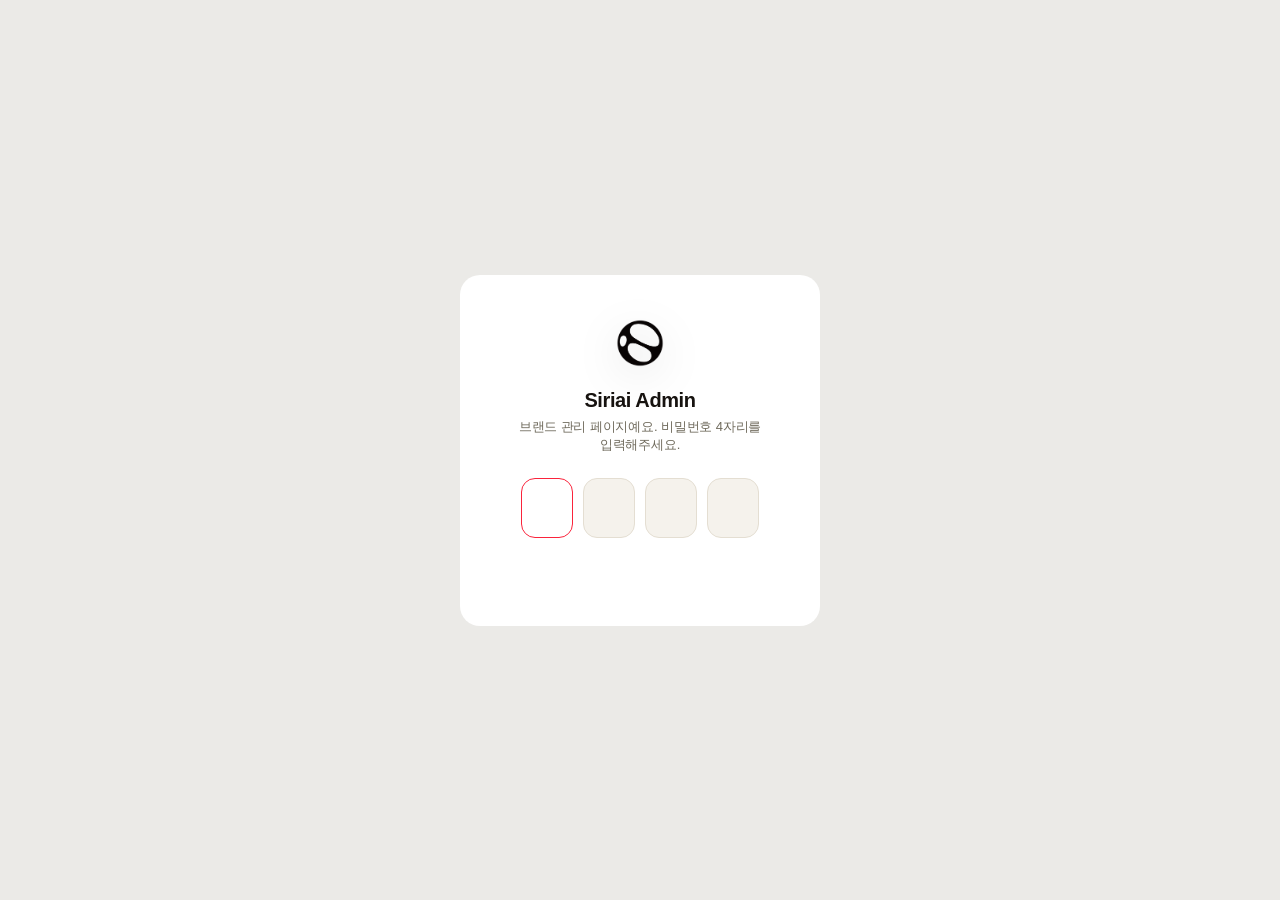
==== admin.html @ 361795b0 "Drop follower-count field; add Kakao address search to the apply form" ====
<!doctype html>
<html lang="ko">
<head>
<meta charset="utf-8">
<meta name="viewport" content="width=device-width, initial-scale=1, viewport-fit=cover">
<meta name="robots" content="noindex, nofollow">
<meta name="referrer" content="no-referrer">
<title>Siriai Admin</title>
<link rel="icon" href="assets/symbol-black.png">
<link rel="stylesheet" href="internal.css">
<style>
/* GitHub 연결 */
.gh-state{ display:flex; align-items:center; gap:10px; padding:12px 14px; border-radius:12px; background:var(--card); font-size:13px; }
.gh-state .dot{ width:9px; height:9px; border-radius:50%; background:var(--muted); flex:0 0 auto; }
.gh-state.ok .dot{ background:var(--ok); }
.gh-state b{ font-weight:700; }
.gh-state .pill{ margin-left:auto; }
.steps{ font-size:13px; line-height:1.75; color:var(--muted); padding-left:18px; margin:14px 0; }
.steps b{ color:var(--ink); }
.steps a{ color:var(--accent); font-weight:700; }
.row{ display:flex; gap:8px; }
.row .input{ flex:1; }

/* 입력 */
.input{ width:100%; padding:12px 13px; border-radius:12px; border:1px solid var(--line); background:var(--card); font-size:14.5px; color:var(--ink); outline:none; transition:border-color .15s, background .15s; }
.input:focus{ border-color:var(--accent); background:#fff; }
.input.bad{ border-color:var(--accent); }
textarea.input{ resize:vertical; min-height:88px; line-height:1.55; }
.field{ display:flex; flex-direction:column; gap:6px; margin-bottom:14px; min-width:0; }
.field label{ font-size:12.5px; font-weight:700; }
.field label i{ color:var(--accent); font-style:normal; margin-left:2px; }
.field small{ font-size:11.5px; color:var(--muted); line-height:1.5; }
.grid2{ display:grid; grid-template-columns:1fr 1fr; gap:0 10px; }
.grid3{ display:grid; grid-template-columns:1fr 1fr 1fr; gap:0 10px; }
@media (max-width:520px){ .grid3{ grid-template-columns:1fr 1fr; } }
.check{ display:flex; align-items:center; gap:8px; font-size:13px; font-weight:600; cursor:pointer; padding:10px 12px; border:1px solid var(--line); border-radius:12px; background:var(--card); }
.check input{ accent-color:var(--accent); width:17px; height:17px; margin:0; }
.checks{ display:flex; flex-wrap:wrap; gap:8px; }
.sec{ font-size:11px; font-weight:800; color:var(--accent); letter-spacing:.06em; margin:22px 0 12px; padding-top:18px; border-top:1px solid var(--line); }
.sec:first-of-type{ border-top:none; padding-top:0; margin-top:4px; }

/* 브랜드 목록 */
.list{ display:flex; flex-direction:column; gap:8px; }
.item{ display:flex; align-items:center; gap:12px; padding:12px; border:1px solid var(--line); border-radius:14px; }
.mono{ width:42px; height:42px; flex:0 0 auto; border-radius:12px; display:grid; place-items:center; font-weight:900; font-size:14px; color:#fff; }
.item .txt{ flex:1; min-width:0; }
.item .txt b{ display:block; font-size:15px; }
.item .txt span{ display:block; font-size:12px; color:var(--muted); white-space:nowrap; overflow:hidden; text-overflow:ellipsis; }
.meta{ display:flex; gap:5px; flex-wrap:wrap; margin-top:6px; }
.meta em{ font-style:normal; font-size:10.5px; font-weight:700; padding:3px 8px; border-radius:999px; background:var(--card); color:var(--muted); }
.meta em.hot{ background:var(--accent-soft); color:var(--accent); }
.item .ops{ display:flex; gap:4px; flex:0 0 auto; }
.icon{ width:34px; height:34px; display:grid; place-items:center; border-radius:10px; border:1px solid var(--line); background:#fff; cursor:pointer; color:var(--ink); }
.icon:disabled{ opacity:.35; cursor:default; }
.icon svg{ width:16px; height:16px; stroke:currentColor; stroke-width:2; fill:none; stroke-linecap:round; stroke-linejoin:round; }
.icon.danger{ color:var(--accent); }
@media (max-width:520px){
  .item{ flex-wrap:wrap; }
  .item .txt span{ white-space:normal; }
  .item .ops{ width:100%; justify-content:flex-end; padding-top:10px; border-top:1px solid var(--line); }
}
.meta em.closed{ background:#ebeae7; color:var(--muted); text-decoration:line-through; }
.meta em.hidden{ background:var(--ink); color:#fff; }
.item.dim{ opacity:.6; }
.gh-state.warn .dot{ background:var(--accent); }
.ig-in{ font-size:12.5px; padding:9px 11px; }
/* 링크 팝업 */
.links{ display:flex; flex-direction:column; gap:8px; }
.link-row{ display:flex; align-items:center; gap:10px; padding:12px; border:1px solid var(--line); border-radius:12px; }
.link-row b{ font-size:14px; flex:0 0 auto; }
.link-row span{ flex:1; min-width:0; font-size:11.5px; color:var(--muted); overflow:hidden; text-overflow:ellipsis; white-space:nowrap; }
.link-row .btn{ flex:0 0 auto; padding:8px 12px; font-size:12px; }
.empty{ text-align:center; padding:28px 10px; color:var(--muted); font-size:13px; border:1px dashed var(--line); border-radius:14px; }
.head{ display:flex; align-items:flex-end; justify-content:space-between; gap:12px; margin-bottom:14px; }
.head .btn{ flex:0 0 auto; }

/* 릴스 슬롯 */
.reels{ display:grid; grid-template-columns:1fr 1fr; gap:10px; }
.slot{ display:flex; flex-direction:column; gap:8px; }
.slot .pv{ position:relative; aspect-ratio:9/16; border-radius:6px; overflow:hidden; background:var(--card); border:1px dashed var(--line); display:grid; place-items:center; color:var(--muted); font-size:11px; text-align:center; padding:8px; }
.slot .pv.has{ border-style:solid; padding:0; }
.slot .pv video,.slot .pv img{ position:absolute; inset:0; width:100%; height:100%; object-fit:cover; }
.slot .pv .badge{ position:absolute; top:8px; left:8px; z-index:2; font-size:10px; font-weight:700; color:#fff; background:rgba(23,19,16,.65); padding:3px 8px; border-radius:999px; }
.slot .pv .new{ position:absolute; bottom:8px; left:8px; z-index:2; font-size:10px; font-weight:800; color:#fff; background:var(--accent); padding:3px 8px; border-radius:999px; }
.slot .actions .btn{ padding:9px 8px; font-size:12px; }

/* 편집 시트 */
.overlay{ position:fixed; inset:0; z-index:50; background:rgba(23,19,16,.32); display:flex; justify-content:center; align-items:flex-end; }
.editor{ width:100%; max-width:680px; max-height:94svh; overflow-y:auto; background:var(--bg); border-radius:20px 20px 0 0; padding:20px 20px 0; animation:up .32s cubic-bezier(.16,1,.3,1); }
@keyframes up{ from{ transform:translateY(40px); opacity:0; } to{ transform:none; opacity:1; } }
.editor-foot{ position:sticky; bottom:0; background:linear-gradient(transparent, #fff 30%); padding:20px 0 calc(16px + env(safe-area-inset-bottom)); display:flex; gap:8px; }
.editor h2{ display:flex; align-items:center; gap:10px; }
.close{ margin-left:auto; }
.busy{ position:fixed; inset:0; z-index:90; background:rgba(255,255,255,.7); display:grid; place-items:center; font-size:14px; font-weight:700; }
.busy > div{ background:#fff; border:1px solid var(--line); padding:16px 22px; border-radius:14px; box-shadow:0 12px 30px -12px rgba(0,0,0,.2); }
.note{ font-size:12px; color:var(--muted); line-height:1.6; margin:10px 0 0; }
</style>
</head>
<body>

<main class="lock" id="lock">
  <form class="lock-card" id="lockForm" autocomplete="off">
    <img class="sym" src="assets/symbol-black.png" alt="">
    <h1>Siriai Admin</h1>
    <p>브랜드 관리 페이지예요. 비밀번호 4자리를 입력해주세요.</p>
    <div class="pin">
      <input inputmode="numeric" maxlength="1" aria-label="비밀번호 1번째">
      <input inputmode="numeric" maxlength="1" aria-label="비밀번호 2번째">
      <input inputmode="numeric" maxlength="1" aria-label="비밀번호 3번째">
      <input inputmode="numeric" maxlength="1" aria-label="비밀번호 4번째">
    </div>
    <p class="lock-err" id="lockErr"></p>
  </form>
</main>

<div class="shell" id="app" hidden>
  <header class="topbar">
    <img class="mark" src="assets/symbol-black.png" alt="">
    <img class="word" src="assets/logo-wordmark.png" alt="Siriai">
    <span class="tag">ADMIN</span>
    <div class="right">
      <a class="pill" href="hub.html">링크</a>
      <span class="pill on">브랜드 관리</span>
      <button class="pill" id="logout">잠그기</button>
    </div>
  </header>

  <!-- GitHub 연결 -->
  <section class="card" id="ghCard"></section>

  <!-- 지원서 접수 연결 -->
  <section class="card" id="sheetCard"></section>

  <!-- 진행 중인 캠페인 -->
  <section class="card">
    <div class="head">
      <div><p class="eyebrow">CAMPAIGNS</p><h2>진행 중인 캠페인</h2></div>
      <button class="btn primary" id="addBtn"><svg viewBox="0 0 24 24"><path d="M12 5v14M5 12h14"/></svg>새 브랜드</button>
    </div>
    <p class="desc">순서대로 가이드에 보여요. 화살표로 순서를 바꿀 수 있어요.</p>
    <div class="list" id="list"></div>
  </section>

  <!-- 진행한 브랜드 -->
  <section class="card">
    <p class="eyebrow">PORTFOLIO BRANDS</p>
    <h2>흐르는 글씨 (진행한 브랜드)</h2>
    <p class="desc">가이드 상단에 흘러가는 브랜드 목록이에요. 한 줄에 하나씩 적어주세요.</p>
    <textarea class="input" id="past" rows="8"></textarea>
    <div class="actions" style="margin-top:10px"><button class="btn primary" id="savePast">흐르는 글씨 저장</button></div>
  </section>
</div>

<div id="editorRoot"></div>
<div class="busy" id="busy" hidden><div id="busyMsg">저장 중…</div></div>
<div class="toast" id="toast"></div>

<script src="vault.js"></script>
<script>
/* ════════════════════════════════════════════════════════════
   어드민: brands.json 과 reels/ 폴더를 GitHub API 로 직접 수정해요.
   저장 = 레포에 커밋 → GitHub Pages 가 1분쯤 뒤 사이트에 반영.
   GitHub 토큰은 이 기기 브라우저에만 저장돼요. (레포에 올라가지 않음)
   ════════════════════════════════════════════════════════════ */
const REPO = { owner: 'hwangyksiriai', name: 'SIRIAI-Guideline', branch: 'main' };
const API = `https://api.github.com/repos/${REPO.owner}/${REPO.name}`;
const TOKEN_KEY = 'siriai-gh-token';
const MAX_MB = 40;

const $ = (id) => document.getElementById(id);
const esc = (s) => String(s ?? '').replace(/[&<>"]/g, (c) => ({ '&':'&amp;','<':'&lt;','>':'&gt;','"':'&quot;' }[c]));
const ICON = {
  up: '<path d="M6 15l6-6 6 6"/>', down: '<path d="M6 9l6 6 6-6"/>',
  edit: '<path d="M4 20h4L19 9l-4-4L4 16v4Z"/><path d="M13.5 6.5l4 4"/>',
  trash: '<path d="M4 7h16M9 7V4h6v3M6 7l1 13h10l1-13"/>',
  x: '<path d="M6 6l12 12M18 6L6 18"/>',
  link: '<path d="M10 14a4.5 4.5 0 0 0 6.4 0l3-3a4.5 4.5 0 0 0-6.4-6.4l-1 1"/><path d="M14 10a4.5 4.5 0 0 0-6.4 0l-3 3a4.5 4.5 0 0 0 6.4 6.4l1-1"/>',
  dup: '<rect x="8" y="8" width="12" height="12" rx="2.5"/><path d="M16 8V5.5A1.5 1.5 0 0 0 14.5 4h-9A1.5 1.5 0 0 0 4 5.5v9A1.5 1.5 0 0 0 5.5 16H8"/>',
};
const svg = (k) => `<svg viewBox="0 0 24 24">${ICON[k]}</svg>`;

let TIERS = [];          // [{code,label,fee}] — 비밀번호로 복호화
let TIER_HASH = {};      // code → hash
let DATA = { pastBrands: [], brands: [] };
let SHA = null;          // brands.json 의 현재 sha (GitHub)
let token = '';
let ghUser = '';

function toast(msg, err){
  const t = $('toast'); t.textContent = msg; t.classList.toggle('err', !!err); t.classList.add('show');
  clearTimeout(toast.t); toast.t = setTimeout(() => t.classList.remove('show'), err ? 4200 : 2400);
}
function busy(msg){ $('busyMsg').textContent = msg; $('busy').hidden = false; }
function idle(){ $('busy').hidden = true; }

/* ── base64 (UTF-8 안전) ── */
function utf8ToB64(str){
  const bytes = new TextEncoder().encode(str);
  let bin = ''; for (let i = 0; i < bytes.length; i += 0x8000) bin += String.fromCharCode(...bytes.subarray(i, i + 0x8000));
  return btoa(bin);
}
function b64ToUtf8(b64){
  const bin = atob(b64.replace(/\s/g, ''));
  return new TextDecoder().decode(Uint8Array.from(bin, (c) => c.charCodeAt(0)));
}
function fileToB64(file){
  return new Promise((res, rej) => {
    const r = new FileReader();
    r.onload = () => res(String(r.result).split(',')[1]);
    r.onerror = () => rej(r.error);
    r.readAsDataURL(file);
  });
}

/* ── GitHub API ── */
async function gh(path, opts = {}){
  const res = await fetch(API + path, {
    ...opts,
    headers: { Authorization: `Bearer ${token}`, Accept: 'application/vnd.github+json', 'X-GitHub-Api-Version': '2022-11-28', ...(opts.headers || {}) },
  });
  if (!res.ok) {
    let msg = res.status + '';
    try { msg += ' ' + (await res.json()).message; } catch {}
    const e = new Error(msg); e.status = res.status; throw e;
  }
  return res.status === 204 ? null : res.json();
}
const CONFLICT = 'conflict';
const conflict = () => Object.assign(new Error(CONFLICT), { status: CONFLICT });

/* ── 데이터 읽기 ── */
async function readBrandsAt(ref){
  const f = await gh(`/contents/brands.json?ref=${ref}`);
  const d = JSON.parse(b64ToUtf8(f.content));
  d.pastBrands ||= []; d.brands ||= [];
  return d;
}
async function loadData(){
  if (token) DATA = await readBrandsAt(REPO.branch);
  else {
    DATA = await (await fetch('brands.json?t=' + Date.now(), { cache:'no-store' })).json();
    DATA.pastBrands ||= []; DATA.brands ||= [];
  }
}

/* ── 저장: 파일 업로드 + brands.json 변경을 커밋 하나로 ──
   여러 커밋이 몇 초 간격으로 들어가면 GitHub Pages 배포가 겹쳐 실패할 수 있어서
   Git Data API(blob → tree → commit → ref)로 한 번에 올려요.
   mutate(latest) 는 '지금 GitHub에 있는 최신본'에 변경을 적용해요. 그 사이 다른 곳에서
   같은 브랜드가 바뀌었으면 mutate 가 conflict() 를 던져서 덮어쓰지 않아요. */
async function commitChange({ mutate, files = [], deletes = [], message }){
  const blobs = [];
  for (const f of files) {
    busy(f.label || '파일 올리는 중…');
    const b = await gh('/git/blobs', { method:'POST', body: JSON.stringify({ content: f.b64, encoding:'base64' }) });
    blobs.push({ path: f.path, sha: b.sha });
  }
  busy('저장 중…');
  for (let attempt = 0; attempt < 3; attempt++) {
    const ref = await gh(`/git/ref/heads/${REPO.branch}`);
    const head = ref.object.sha;
    const commit = await gh(`/git/commits/${head}`);
    const latest = await readBrandsAt(head);
    mutate(latest);
    const json = await gh('/git/blobs', { method:'POST', body: JSON.stringify({ content: utf8ToB64(JSON.stringify(latest, null, 2) + '\n'), encoding:'base64' }) });
    const tree = [
      ...blobs.map((b) => ({ path: b.path, mode:'100644', type:'blob', sha: b.sha })),
      { path:'brands.json', mode:'100644', type:'blob', sha: json.sha },
    ];
    for (const p of (typeof deletes === 'function' ? deletes(latest) : deletes)) {
      try { await gh(`/contents/${p.split('/').map(encodeURIComponent).join('/')}?ref=${head}`); tree.push({ path: p, mode:'100644', type:'blob', sha: null }); }
      catch (e) { if (e.status !== 404) throw e; }
    }
    const t = await gh('/git/trees', { method:'POST', body: JSON.stringify({ base_tree: commit.tree.sha, tree }) });
    const c = await gh('/git/commits', { method:'POST', body: JSON.stringify({ message, tree: t.sha, parents: [head] }) });
    try {
      await gh(`/git/refs/heads/${REPO.branch}`, { method:'PATCH', body: JSON.stringify({ sha: c.sha, force: false }) });
      DATA = latest;
      return;
    } catch (e) {
      if (e.status !== 422) throw e;   // 그 사이 다른 커밋이 들어옴 → 최신본으로 다시
    }
  }
  throw conflict();
}

/* 편집 시작 시점의 브랜드와 지금 GitHub의 브랜드가 같은지 */
const same = (a, b) => JSON.stringify(a ?? null) === JSON.stringify(b ?? null);
/* 다른 브랜드(복제본 등)가 아직 쓰는 파일은 지우지 않기 */
const unused = (paths, d) => { const used = new Set(d.brands.flatMap((x) => x.reels || [])); return paths.filter((p) => p?.startsWith('reels/') && !used.has(p)); };

/* ── GitHub 연결 카드 ── */
function renderGh(){
  const card = $('ghCard');
  if (token) {
    card.innerHTML = `<p class="eyebrow">GITHUB</p><h2>저장 연결</h2>
      <div class="gh-state ok"><span class="dot"></span><span><b>${esc(ghUser || '연결됨')}</b> 계정으로 저장해요</span>
      <button class="pill" id="ghOut">연결 해제</button></div>
      <p class="note">저장하면 레포에 커밋되고, 1분쯤 뒤 사이트에 반영돼요. 토큰은 이 기기 브라우저에만 저장돼요.</p>`;
    $('ghOut').onclick = () => { if (!confirm('이 기기에서 GitHub 연결을 해제할까요?')) return; try { localStorage.removeItem(TOKEN_KEY); } catch {} token = ''; ghUser = ''; renderGh(); renderList(); };
    return;
  }
  card.innerHTML = `<p class="eyebrow">GITHUB</p><h2>저장 연결이 필요해요</h2>
    <p class="desc">수정한 내용을 사이트에 반영하려면 이 기기에서 한 번만 GitHub를 연결해주세요.</p>
    <ol class="steps">
      <li><a href="https://github.com/settings/personal-access-tokens/new" target="_blank" rel="noopener noreferrer">GitHub 토큰 만들기</a>를 열어요. (GitHub 로그인 필요)</li>
      <li><b>Repository access</b> → Only select repositories → <b>${REPO.name}</b> 선택</li>
      <li><b>Permissions</b> → Repository permissions → <b>Contents</b> 를 <b>Read and write</b> 로</li>
      <li>맨 아래 <b>Generate token</b> → 나온 토큰을 복사해서 아래에 붙여넣어요.</li>
    </ol>
    <div class="row"><input class="input" id="tokenIn" type="password" placeholder="github_pat_…" autocomplete="off" spellcheck="false"><button class="btn primary" id="ghIn" style="flex:0 0 auto">연결</button></div>
    <p class="note">토큰은 이 기기 브라우저에만 저장되고 레포에는 올라가지 않아요. 회사 기기에서만 연결해주세요.</p>`;
  $('ghIn').onclick = connect;
  $('tokenIn').addEventListener('keydown', (e) => { if (e.key === 'Enter') connect(); });
}
async function connect(){
  const t = $('tokenIn').value.trim();
  if (!t) return $('tokenIn').classList.add('bad');
  token = t;
  busy('연결 확인 중…');
  try {
    const repo = await gh('');
    if (!repo.permissions?.push) throw Object.assign(new Error('쓰기 권한이 없어요. Contents 권한을 Read and write 로 만들어주세요.'), { status: 403 });
    try { ghUser = (await fetch('https://api.github.com/user', { headers: { Authorization: `Bearer ${token}` } }).then((r) => r.json())).login || ''; } catch {}
    try { localStorage.setItem(TOKEN_KEY, token); localStorage.setItem(TOKEN_KEY + '-user', ghUser); } catch {}
    await loadData();
    renderGh(); renderSheetCard(); renderList(); renderPast();
    toast('GitHub에 연결했어요');
  } catch (e) {
    token = '';
    toast(e.status === 401 ? '토큰이 맞지 않아요. 다시 확인해주세요.' : e.status === 404 ? '이 레포에 접근할 수 없어요. 레포 선택을 확인해주세요.' : (e.message || '연결하지 못했어요'), true);
  } finally { idle(); }
}
function needToken(){
  if (token) return false;
  toast('먼저 위에서 GitHub를 연결해주세요', true);
  $('ghCard').scrollIntoView({ behavior:'smooth', block:'center' });
  return true;
}

/* ── 목록 ── */
function tierLabels(b){
  if (!b.tierHashes?.length) return ['모든 링크'];
  return TIERS.filter((t) => b.tierHashes.includes(TIER_HASH[t.code])).map((t) => t.label);
}
const STATUS = { open: '모집중', closed: '마감', hidden: '숨김' };
function renderList(){
  const L = DATA.brands;
  $('list').innerHTML = L.length ? L.map((b, i) => {
    const st = b.status || 'open';
    return `
    <div class="item${st === 'open' ? '' : ' dim'}">
      <span class="mono" style="background:${esc(b.color || '#171310')}">${esc((b.name || '?').slice(0, 2))}</span>
      <div class="txt"><b>${esc(b.name)}</b><span>${esc(b.summary)}</span>
        <div class="meta">${st === 'open' ? `<em class="${b.hot ? 'hot' : ''}">${esc(b.deadline || '상시 모집')}</em>` : `<em class="${st}">${STATUS[st]}</em>`}<em>레퍼런스 ${(b.reels || []).filter(Boolean).length}/2</em>${tierLabels(b).map((l) => `<em>${esc(l)}</em>`).join('')}</div></div>
      <div class="ops">
        <button class="icon" data-links="${esc(b.id)}" aria-label="보낼 링크" title="보낼 링크">${svg('link')}</button>
        <button class="icon" data-dup="${esc(b.id)}" aria-label="복제해서 새 캠페인" title="복제해서 새 캠페인">${svg('dup')}</button>
        <button class="icon" data-move="${i}:-1" ${i === 0 ? 'disabled' : ''} aria-label="위로">${svg('up')}</button>
        <button class="icon" data-move="${i}:1" ${i === L.length - 1 ? 'disabled' : ''} aria-label="아래로">${svg('down')}</button>
        <button class="icon" data-edit="${esc(b.id)}" aria-label="수정">${svg('edit')}</button>
        <button class="icon danger" data-del="${esc(b.id)}" aria-label="삭제">${svg('trash')}</button>
      </div>
    </div>`; }).join('') : `<div class="empty">진행 중인 캠페인이 없어요.<br>‘새 브랜드’로 추가해주세요.</div>`;
}

/* ── 브랜드별 보낼 링크 (고료 링크 + 그 브랜드로 바로) ── */
function openLinks(id){
  const b = DATA.brands.find((x) => x.id === id); if (!b) return;
  const base = new URL('./', location.href).href;
  const tiers = TIERS.filter((t) => !b.tierHashes?.length || b.tierHashes.includes(TIER_HASH[t.code]));
  const st = b.status || 'open';
  $('editorRoot').innerHTML = `<div class="overlay" id="ov"><div class="editor">
    <h2>${esc(b.name)} 보낼 링크<button type="button" class="icon close" id="edClose" aria-label="닫기">${svg('x')}</button></h2>
    <p class="desc">인플루언서에게 맞는 고료의 링크를 보내주세요. 열면 소개 화면을 건너뛰고 <b>${esc(b.name)}</b> 가이드가 바로 보여요.</p>
    ${st !== 'open' ? `<div class="gh-state warn" style="margin-bottom:12px"><span class="dot"></span><span>지금 <b>${STATUS[st]}</b> 상태예요. ${st === 'hidden' ? '링크를 열어도 이 브랜드는 안 보여요.' : '가이드는 보이지만 지원은 막혀 있어요.'}</span></div>` : ''}
    <div class="links">${tiers.map((t) => {
      const url = `${base}?p=${encodeURIComponent(t.code)}#${encodeURIComponent(b.id)}`;
      return `<div class="link-row"><b>${esc(t.label)}</b><span>${esc(url)}</span><button class="btn primary" data-copylink="${esc(url)}">복사</button></div>`;
    }).join('') || '<div class="empty">이 브랜드가 노출되는 고료 링크가 없어요.</div>'}</div>
    <div class="editor-foot"><button type="button" class="btn" id="edCancel">닫기</button></div>
  </div></div>`;
  $('edClose').onclick = $('edCancel').onclick = () => { $('editorRoot').innerHTML = ''; document.body.style.overflow = ''; };
  $('ov').addEventListener('click', (e) => { if (e.target.id === 'ov') $('edCancel').click(); });
  document.body.style.overflow = 'hidden';
}

/* ── 지원서 접수(구글 시트) 연결 ── */
const EXEC_RE = /^https:\/\/script\.google\.com\/macros\/s\/[\w-]+\/exec$/;
const GS_URL = `https://github.com/${REPO.owner}/${REPO.name}/blob/${REPO.branch}/google-apps-script.gs`;
function renderSheetCard(){
  const url = DATA.settings?.submitUrl || '';
  const card = $('sheetCard');
  if (url) {
    card.innerHTML = `<p class="eyebrow">APPLICATIONS</p><h2>지원서 접수</h2>
      <div class="gh-state ok"><span class="dot"></span><span><b>구글 시트로 접수 중</b></span></div>
      <p class="note" style="word-break:break-all">${esc(url)}</p>
      <div class="actions" style="margin-top:12px">
        <button class="btn" id="sheetTest">테스트 접수 보내기</button>
        <button class="btn" id="sheetEdit">주소 바꾸기</button>
      </div>
      <p class="note">테스트 접수는 시트에 상태 ‘테스트’로 한 줄 들어가요. 확인 후 지워도 돼요.</p>`;
    $('sheetTest').onclick = () => testSheet(url, true);
    $('sheetEdit').onclick = () => { DATA.__editSheet = true; renderSheetForm(url); };
    if (!DATA.__editSheet) return;
  }
  renderSheetForm(url);
}
function renderSheetForm(url){
  $('sheetCard').innerHTML = `<p class="eyebrow">APPLICATIONS</p><h2>${url ? '접수 주소 바꾸기' : '지원서 접수가 아직 연결되지 않았어요'}</h2>
    ${url ? '' : `<div class="gh-state warn" style="margin:10px 0 4px"><span class="dot"></span><span>지금은 인플루언서가 지원 버튼을 눌러도 <b>접수되지 않아요.</b> 화면에 ‘접수 준비 중’으로 안내돼요.</span></div>`}
    <ol class="steps">
      <li>구글 드라이브에서 <b>새 스프레드시트</b>를 만들어요. (이름 예: 시리아이 캠페인 지원서)</li>
      <li>메뉴 <b>확장 프로그램 → Apps Script</b>를 열고, 있던 코드를 지운 뒤 <a href="${GS_URL}" target="_blank" rel="noopener noreferrer">접수 코드</a>를 통째로 붙여넣고 저장해요.</li>
      <li>새 지원을 메일로 받고 싶으면 맨 위 <b>NOTIFY_EMAIL</b> 에 메일 주소를 적어요.</li>
      <li>오른쪽 위 <b>배포 → 새 배포</b> → 톱니바퀴에서 <b>웹 앱</b> → 실행: <b>나</b>, 액세스: <b>모든 사용자</b> → 배포 → 권한 허용</li>
      <li>나온 <b>웹 앱 URL</b>(…/exec)을 아래에 붙여넣고 <b>테스트 후 저장</b>을 눌러요.</li>
    </ol>
    <div class="row"><input class="input" id="sheetUrl" placeholder="https://script.google.com/macros/s/…/exec" value="${esc(url)}" spellcheck="false"><button class="btn primary" id="sheetSave" style="flex:0 0 auto">테스트 후 저장</button></div>
    ${url ? `<div class="actions" style="margin-top:10px"><button class="btn" id="sheetCancel">취소</button></div>` : ''}
    <p class="note">저장하면 1분쯤 뒤 사이트에 반영되고, 그때부터 지원서가 시트로 들어가요.</p>`;
  $('sheetSave').onclick = saveSheetUrl;
  if (url) $('sheetCancel').onclick = () => { DATA.__editSheet = false; renderSheetCard(); };
}
async function testSheet(url, notify){
  busy('시트로 테스트 접수 보내는 중…');
  try {
    const res = await fetch(url, { method:'POST', headers:{ 'Content-Type':'text/plain;charset=utf-8' },
      body: JSON.stringify({ test: true, brands: ['연결 테스트'], brandIds: ['test'], name: '어드민 테스트', phone: '010-0000-0000',
        instagram: '@siriai_test', email: '', address: '', message: '어드민 연결 테스트', page: '', submittedAt: new Date().toISOString() }) });
    const out = await res.json();
    if (out.ok !== true) throw new Error(out.error || 'not ok');
    if (notify) toast('시트에 테스트 줄이 들어갔어요 (상태: 테스트)');
    return true;
  } catch (e) {
    toast('시트가 응답하지 않아요. 웹 앱 액세스가 ‘모든 사용자’인지, 주소가 /exec 로 끝나는지 확인해주세요.', true);
    return false;
  } finally { idle(); }
}
async function saveSheetUrl(){
  if (needToken()) return;
  const url = $('sheetUrl').value.trim();
  if (!EXEC_RE.test(url)) { $('sheetUrl').classList.add('bad'); return toast('https://script.google.com/macros/s/…/exec 형태의 주소를 붙여넣어주세요', true); }
  if (!(await testSheet(url, false))) return;
  busy('저장 중…');
  try {
    await commitChange({ message: 'admin: 지원서 접수(구글 시트) 연결', mutate: (d) => { d.settings = { ...(d.settings || {}), submitUrl: url }; } });
    DATA.__editSheet = false; renderSheetCard();
    toast('연결했어요. 시트에 테스트 줄이 들어갔는지 확인해보세요. 1분쯤 뒤부터 지원서가 접수돼요');
  } catch (e) { toast(errMsg(e), true); }
  finally { idle(); }
}
function renderPast(){ $('past').value = (DATA.pastBrands || []).join('\n'); }

/* ── 편집 ── */
const blank = () => ({ id:'', name:'', summary:'', account:'', hashtags:'#광고 ', hashNote:'광고 표기를 멘션 맨 앞에 배치', reward:'제품', deadline:'',
  announce:'', status:'open', collab:true, secondaryUse:true, hot:false, color:'#171310', category:'뷰티', make:[], upload:[], reels:['', ''], tierHashes:[] });
let editing = null;      // { isNew, orig, reels:[{path, file, url, removed}] }

function slug(s){ return String(s).toLowerCase().normalize('NFKD').replace(/[^a-z0-9]+/g, '-').replace(/^-+|-+$/g, '').slice(0, 26); }
/* 겹치지 않는 ID: 'tocobo' 가 있으면 'tocobo-2', 한글만 있는 이름이면 'brand-xxxx' */
function uniqueId(name){
  let base = slug(name);
  if (base.length < 2) base = 'brand-' + Math.random().toString(36).slice(2, 6);
  const taken = new Set(DATA.brands.map((b) => b.id));
  if (!taken.has(base)) return base;
  for (let i = 2; ; i++) if (!taken.has(`${base}-${i}`)) return `${base}-${i}`;
}

async function openEditor(id, dup){
  /* 다른 탭·기기에서 바뀌었을 수 있으니 항상 최신본으로 열기 */
  if (token) {
    busy('최신 내용 불러오는 중…');
    try { await loadData(); renderList(); renderPast(); renderSheetCard(); }
    catch (e) { idle(); return toast(errMsg(e), true); }
    idle();
  }
  const src = id ? DATA.brands.find((b) => b.id === id) : null;
  if (id && !src) return toast('이미 삭제된 브랜드예요', true);
  /* 복제: 내용은 그대로, 새 브랜드로 (이름·ID·마감·발표는 비움) */
  const orig = dup ? null : src;
  const b = { ...blank(), ...(src || {}) };
  if (dup) Object.assign(b, { id: '', name: '', deadline: '', announce: '', status: 'open' });
  b.reels = [0, 1].map((i) => (b.reels || [])[i] || '');
  editing = { isNew: !orig, origId: orig?.id || '', base: orig ? JSON.parse(JSON.stringify(orig)) : null,
    reels: b.reels.map((p) => /^https?:\/\//i.test(p) ? { path: '', link: p, file: null, url: '', removed: false } : { path: p, link: '', file: null, url: '', removed: false }) };
  const tierChecks = TIERS.map((t) => `<label class="check"><input type="checkbox" name="tier" value="${esc(t.code)}" ${b.tierHashes?.includes(TIER_HASH[t.code]) ? 'checked' : ''}>${esc(t.label)}</label>`).join('');
  $('editorRoot').innerHTML = `<div class="overlay" id="ov"><form class="editor" id="ed" novalidate>
    <h2>${dup ? `${esc(src.name)} 복제해서 새 캠페인` : editing.isNew ? '새 브랜드' : esc(b.name) + ' 수정'}<button type="button" class="icon close" id="edClose" aria-label="닫기">${svg('x')}</button></h2>
    ${dup ? `<p class="desc">내용을 그대로 가져왔어요. 브랜드명과 바뀐 부분만 고쳐서 저장하세요.</p>` : ''}

    <p class="sec">모집 상태</p>
    <div class="checks">
      ${Object.entries(STATUS).map(([k, l]) => `<label class="check"><input type="radio" name="status" value="${k}" ${(b.status || 'open') === k ? 'checked' : ''}>${l}</label>`).join('')}
    </div>
    <p class="note">마감: 가이드는 보이지만 지원은 막혀요. 숨김: 인플루언서 화면에서 사라져요. 삭제하지 않아도 돼요.</p>

    <p class="sec">기본 정보</p>
    <div class="grid2">
      <div class="field"><label>브랜드명<i>*</i></label><input class="input" name="name" value="${esc(b.name)}" placeholder="HERA"></div>
      <div class="field"><label>주소용 영문 ID<i>*</i></label><input class="input" name="id" value="${esc(b.id)}" placeholder="hera" autocapitalize="off" ${editing.isNew ? '' : 'readonly'}>
        <small>${editing.isNew ? '영문 소문자·숫자·-만. 저장 후엔 바꿀 수 없어요.' : '바꿀 수 없어요.'}</small></div>
    </div>
    <div class="field"><label>한 줄 소개<i>*</i></label><input class="input" name="summary" value="${esc(b.summary)}" placeholder="리플렉션 스킨글로우 파운데이션 — 맑은 상앗빛 피부 표현"></div>
    <div class="grid2">
      <div class="field"><label>제공</label><input class="input" name="reward" value="${esc(b.reward)}" placeholder="제품"><small>금액은 적지 마세요 (공개돼요)</small></div>
      <div class="field"><label>마감</label><input class="input" name="deadline" value="${esc(b.deadline)}" placeholder="11.30 마감"><small>비우면 ‘상시 모집’</small></div>
    </div>
    <div class="field"><label>선정 발표</label><input class="input" name="announce" value="${esc(b.announce || '')}" placeholder="예) 11.25 개별 연락"><small>적으면 가이드와 지원 완료 화면에 보여요</small></div>
    <div class="grid2">
      <div class="field"><label>목록 아이콘 색</label><input class="input" name="color" type="color" value="${esc(b.color || '#171310')}" style="height:46px;padding:4px"></div>
      <div class="field"><label>마감 강조</label><label class="check"><input type="checkbox" name="hot" ${b.hot ? 'checked' : ''}>마감일을 빨갛게 표시</label></div>
    </div>

    <p class="sec">레퍼런스 릴스</p>
    <div class="reels" id="reelSlots"></div>
    <p class="note">인스타그램 릴스 링크를 붙여넣는 게 가장 빨라요. 파일은 세로 영상(mp4)·이미지, 한 개당 ${MAX_MB}MB 이하.</p>

    <p class="sec">이렇게 제작해 주세요</p>
    <div class="field"><label>필수사항</label><textarea class="input" name="make" placeholder="한 줄에 하나씩&#10;비우면 ‘별도 가이드로 전달 예정입니다.’">${esc((b.make || []).join('\n'))}</textarea></div>

    <p class="sec">이렇게 업로드해 주세요</p>
    <div class="field"><label>태그할 계정<i>*</i></label><input class="input" name="account" value="${esc(b.account)}" placeholder="@brand_official" autocapitalize="off"></div>
    <div class="field"><label>필수 해시태그<i>*</i></label><input class="input" name="hashtags" value="${esc(b.hashtags)}" placeholder="#광고 #브랜드 #제품명"></div>
    <div class="field"><label>해시태그 안내</label><input class="input" name="hashNote" value="${esc(b.hashNote)}" placeholder="광고 표기를 멘션 맨 앞에 배치"></div>
    <div class="field"><label>필수사항</label><textarea class="input" name="upload" placeholder="한 줄에 하나씩&#10;비우면 ‘별도 가이드로 전달 예정입니다.’">${esc((b.upload || []).join('\n'))}</textarea></div>

    <p class="sec">필수 조건</p>
    <div class="checks">
      <label class="check"><input type="checkbox" name="collab" ${b.collab !== false ? 'checked' : ''}>공동 작업자 초대 필수</label>
      <label class="check"><input type="checkbox" name="secondaryUse" ${b.secondaryUse !== false ? 'checked' : ''}>2차 활용 동의 필수</label>
    </div>
    <p class="note">켜두면 가이드에 ‘필수’ 표시만 짧게 나가요. 자세한 내용은 실제 가이드라인으로 안내해주세요. 지원서에서 동의해야 지원할 수 있고, 동의 여부는 시트에 기록돼요.</p>

    <p class="sec">노출할 고료 링크</p>
    <div class="checks">${tierChecks}</div>
    <p class="note">아무것도 선택하지 않으면 모든 링크에서 보여요.</p>

    <div class="editor-foot">
      <button type="button" class="btn" id="edCancel">취소</button>
      <button type="submit" class="btn primary">저장</button>
    </div>
  </form></div>`;
  renderSlots();
  const f = $('ed');
  if (editing.isNew) f.name.addEventListener('input', () => { if (!f.id.dataset.touched) f.id.value = f.name.value.trim() ? uniqueId(f.name.value) : ''; });
  f.id.addEventListener('input', () => { f.id.dataset.touched = '1'; });
  f.addEventListener('input', (e) => e.target.classList?.remove('bad'));
  f.addEventListener('submit', (e) => { e.preventDefault(); saveBrand(); });
  $('edClose').onclick = $('edCancel').onclick = closeEditor;
  $('ov').addEventListener('click', (e) => { if (e.target.id === 'ov') closeEditor(); });
  document.body.style.overflow = 'hidden';
}
function closeEditor(){
  editing?.reels.forEach((r) => r.url && URL.revokeObjectURL(r.url));
  editing = null; $('editorRoot').innerHTML = ''; document.body.style.overflow = '';
}
function renderSlots(){
  $('reelSlots').innerHTML = editing.reels.map((r, i) => {
    const src = r.file ? r.url : (!r.removed && r.path ? r.path : '');
    const isVid = r.file ? r.file.type.startsWith('video') : /\.(mp4|mov|webm)$/i.test(src);
    const media = r.link ? `<span style="position:absolute;inset:0;display:grid;place-items:center;color:#fff;font-weight:800;background:linear-gradient(160deg,#feda75,#fa7e1e,#d62976,#962fbf,#4f5bd5)">인스타그램 링크</span>`
      : src ? (isVid ? `<video src="${esc(src)}" muted loop autoplay playsinline></video>` : `<img src="${esc(src)}" alt="">`) : '';
    const filled = !!(r.link || src);
    return `<div class="slot">
      <div class="pv ${filled ? 'has' : ''}"><span class="badge">REF ${i + 1}</span>${media || '비어 있어요'}${r.file ? '<span class="new">새 파일</span>' : ''}</div>
      <input class="input ig-in" data-link="${i}" placeholder="인스타그램 릴스 링크" value="${esc(r.link)}" spellcheck="false" autocapitalize="off">
      <div class="actions">
        <label class="btn">${src && !r.link ? '파일 바꾸기' : '파일 선택'}<input type="file" accept="video/mp4,video/quicktime,video/webm,image/*" data-slot="${i}" hidden></label>
        ${filled ? `<button type="button" class="btn danger" data-unslot="${i}">비우기</button>` : ''}
      </div></div>`;
  }).join('');
  $('reelSlots').querySelectorAll('input[type=file]').forEach((inp) => inp.addEventListener('change', () => {
    const file = inp.files[0]; if (!file) return;
    if (file.size > MAX_MB * 1024 * 1024) return toast(`${MAX_MB}MB 이하 파일만 올릴 수 있어요 (지금 ${(file.size / 1048576).toFixed(1)}MB). 인스타그램 링크를 붙여넣어 보세요.`, true);
    const r = editing.reels[+inp.dataset.slot];
    if (r.url) URL.revokeObjectURL(r.url);
    r.file = file; r.url = URL.createObjectURL(file); r.removed = false; r.link = '';
    renderSlots();
  }));
  $('reelSlots').querySelectorAll('[data-link]').forEach((inp) => inp.addEventListener('change', () => {
    const r = editing.reels[+inp.dataset.link];
    const v = inp.value.trim();
    if (v && !/^https:\/\/(www\.)?instagram\.com\/(reel|reels|p|tv)\/[\w-]+/i.test(v)) { inp.classList.add('bad'); return toast('instagram.com/reel/… 형태의 링크를 붙여넣어주세요', true); }
    if (r.url) URL.revokeObjectURL(r.url);
    r.link = v.split('?')[0]; r.file = null; r.url = '';
    if (v) r.removed = true;          // 올려둔 파일이 있었다면 링크로 대체
    renderSlots();
  }));
  $('reelSlots').querySelectorAll('[data-unslot]').forEach((btn) => btn.addEventListener('click', () => {
    const r = editing.reels[+btn.dataset.unslot];
    if (r.url) URL.revokeObjectURL(r.url);
    r.file = null; r.url = ''; r.removed = true; r.link = '';
    renderSlots();
  }));
}

const lines = (s) => String(s || '').split('\n').map((x) => x.trim()).filter(Boolean);

async function saveBrand(){
  if (needToken()) return;
  const f = $('ed');
  const v = (n) => f[n].value.trim();
  const b = {
    id: v('id'), name: v('name'), summary: v('summary'),
    account: v('account'), hashtags: v('hashtags'), hashNote: v('hashNote'),
    reward: v('reward') || '제품', deadline: v('deadline'), announce: v('announce'),
    status: f.querySelector('input[name=status]:checked')?.value || 'open',
    collab: f.collab.checked, secondaryUse: f.secondaryUse.checked,
    hot: f.hot.checked, color: f.color.value, category: '뷰티',
    make: lines(f.make.value), upload: lines(f.upload.value),
    reels: ['', ''], tierHashes: [],
  };
  /* 검사 */
  const bad = [];
  ['name', 'summary', 'account'].forEach((n) => { if (!b[n]) bad.push(n); });
  if (!b.hashtags || b.hashtags === '#광고') bad.push('hashtags');
  if (!/^[a-z0-9][a-z0-9-]{1,29}$/.test(b.id)) bad.push('id');
  if (editing.isNew && DATA.brands.some((x) => x.id === b.id)) { bad.push('id'); toast('같은 ID의 브랜드가 이미 있어요', true); }
  if (bad.length) { bad.forEach((n) => f[n].classList.add('bad')); f[bad[0]].focus(); if (!editing.isNew || !DATA.brands.some((x) => x.id === b.id)) toast('표시된 칸을 확인해주세요', true); return; }
  /* 노출 링크 */
  const codes = [...f.querySelectorAll('input[name=tier]:checked')].map((x) => x.value);
  b.tierHashes = codes.length === TIERS.length ? [] : codes.map((c) => TIER_HASH[c]);

  busy('저장 중…');
  try {
    /* 릴스: 새 파일은 같은 커밋에 넣고, 바뀌거나 비운 옛 파일은 같은 커밋에서 지움 */
    const files = [], deletes = [];
    for (let i = 0; i < 2; i++) {
      const r = editing.reels[i];
      if (r.file) {
        const ext = (r.file.name.split('.').pop() || 'mp4').toLowerCase().replace(/[^a-z0-9]/g, '') || 'mp4';
        const path = `reels/${b.id}-${i + 1}-${Date.now().toString(36)}.${ext}`;
        files.push({ path, b64: await fileToB64(r.file), label: `릴스 ${i + 1} 올리는 중… (${(r.file.size / 1048576).toFixed(1)}MB)` });
        b.reels[i] = path;
        if (r.path?.startsWith('reels/')) deletes.push(r.path);
      } else if (r.link) {
        b.reels[i] = r.link;
        if (r.path?.startsWith('reels/')) deletes.push(r.path);
      } else if (r.removed) {
        if (r.path?.startsWith('reels/')) deletes.push(r.path);
      } else b.reels[i] = r.path || '';
    }
    const isNew = editing.isNew, origId = editing.origId, base = editing.base;
    await commitChange({
      files, deletes: (d) => unused(deletes, d),
      message: `admin: ${b.name} ${isNew ? '추가' : '수정'}`,
      mutate: (d) => {
        if (isNew) {
          if (d.brands.some((x) => x.id === b.id)) throw conflict();
          d.brands.push(b);
        } else {
          const idx = d.brands.findIndex((x) => x.id === origId);
          if (idx < 0 || !same(d.brands[idx], base)) throw conflict();   // 그 사이 다른 곳에서 바뀜
          d.brands[idx] = b;
        }
      },
    });
    closeEditor(); renderList();
    toast('저장했어요. 1분쯤 뒤 사이트에 반영돼요');
  } catch (e) {
    toast(errMsg(e), true);
    if (e.status === CONFLICT) { closeEditor(); try { await loadData(); renderList(); renderPast(); } catch {} }
  }
  finally { idle(); }
}

async function deleteBrand(id){
  if (needToken()) return;
  const b = DATA.brands.find((x) => x.id === id); if (!b) return;
  if (!confirm(`${b.name} 브랜드를 삭제할까요?\n가이드 페이지와 브랜드 목록에서 사라져요.`)) return;
  busy('삭제 중…');
  try {
    let gone = [];
    await commitChange({
      message: `admin: ${b.name} 삭제`,
      mutate: (d) => {
        const cur = d.brands.find((x) => x.id === id);
        if (!cur) return;
        gone = (cur.reels || []).filter((p) => p?.startsWith('reels/'));
        d.brands = d.brands.filter((x) => x.id !== id);
      },
      deletes: (d) => unused(gone, d),
    });
    renderList(); toast('삭제했어요. 1분쯤 뒤 사이트에 반영돼요');
  } catch (e) { toast(errMsg(e), true); try { await loadData(); renderList(); } catch {} }
  finally { idle(); }
}

async function moveBrand(i, dir){
  if (needToken()) return;
  const id = DATA.brands[i]?.id; if (!id) return;
  busy('순서 저장 중…');
  try {
    await commitChange({
      message: 'admin: 캠페인 순서 변경',
      mutate: (d) => {
        const k = d.brands.findIndex((x) => x.id === id), j = k + dir;
        if (k < 0 || j < 0 || j >= d.brands.length) return;
        [d.brands[k], d.brands[j]] = [d.brands[j], d.brands[k]];
      },
    });
    renderList(); toast('순서를 바꿨어요');
  } catch (e) { toast(errMsg(e), true); try { await loadData(); renderList(); } catch {} }
  finally { idle(); }
}

async function savePast(){
  if (needToken()) return;
  const list = lines($('past').value);
  const base = DATA.pastBrands.slice();
  busy('저장 중…');
  try {
    await commitChange({
      message: 'admin: 흐르는 글씨(진행 브랜드) 수정',
      mutate: (d) => { if (!same(d.pastBrands, base)) throw conflict(); d.pastBrands = list; },
    });
    renderPast(); toast('저장했어요. 1분쯤 뒤 사이트에 반영돼요');
  } catch (e) {
    toast(errMsg(e), true);
    if (e.status === CONFLICT) { try { await loadData(); renderPast(); } catch {} }
  }
  finally { idle(); }
}

function errMsg(e){
  if (e.status === CONFLICT) return '다른 탭이나 기기에서 먼저 수정됐어요. 최신 내용을 불러왔으니 다시 수정해주세요.';
  if (e.status === 401) return '토큰이 만료됐거나 맞지 않아요. 연결을 해제하고 다시 연결해주세요.';
  if (e.status === 403) return '저장 권한이 없어요. 토큰의 Contents 권한을 확인해주세요.';
  if (e.status === 409 || e.status === 422) return '다른 곳에서 동시에 수정됐어요. 새로고침 후 다시 시도해주세요.';
  return '저장하지 못했어요 (' + (e.message || '알 수 없는 오류') + ')';
}

/* ── 이벤트 ── */
document.addEventListener('click', (e) => {
  const m = e.target.closest('[data-move]'); if (m) { const [i, d] = m.dataset.move.split(':').map(Number); return moveBrand(i, d); }
  const ed = e.target.closest('[data-edit]'); if (ed) return openEditor(ed.dataset.edit);
  const del = e.target.closest('[data-del]'); if (del) return deleteBrand(del.dataset.del);
  const dup = e.target.closest('[data-dup]'); if (dup) return openEditor(dup.dataset.dup, true);
  const lk = e.target.closest('[data-links]'); if (lk) return openLinks(lk.dataset.links);
  const cp = e.target.closest('[data-copylink]');
  if (cp) { navigator.clipboard?.writeText(cp.dataset.copylink).then(() => toast('링크를 복사했어요'), () => toast('복사하지 못했어요. 길게 눌러 복사해주세요', true)); return; }
});
$('addBtn').onclick = () => openEditor(null);
$('savePast').onclick = savePast;
$('logout').onclick = SiriaiVault.lock;
document.addEventListener('keydown', (e) => { if (e.key === 'Escape' && editing) closeEditor(); });
/* 다른 탭에서 돌아오면 최신 내용으로 (편집 중이 아닐 때만) */
document.addEventListener('visibilitychange', async () => {
  if (document.visibilityState !== 'visible' || editing || $('app').hidden) return;
  try { await loadData(); renderSheetCard(); renderList(); renderPast(); } catch {}
});

SiriaiVault.mountLock({
  lockEl: $('lock'), form: $('lockForm'), errEl: $('lockErr'),
  inputs: [...document.querySelectorAll('.pin input')],
  onOpen: async (tiers) => {
    TIERS = tiers;
    for (const t of TIERS) TIER_HASH[t.code] = await SiriaiVault.tierHash(t.code);
    try { token = localStorage.getItem(TOKEN_KEY) || ''; ghUser = localStorage.getItem(TOKEN_KEY + '-user') || ''; } catch {}
    $('app').hidden = false;
    renderGh();
    try { await loadData(); }
    catch (e) {
      if (e.status === 401) { token = ''; try { localStorage.removeItem(TOKEN_KEY); } catch {} renderGh(); toast('GitHub 연결이 만료됐어요. 다시 연결해주세요.', true); }
      try { DATA = await (await fetch('brands.json?t=' + Date.now(), { cache:'no-store' })).json(); } catch {}
    }
    DATA.brands ||= []; DATA.pastBrands ||= [];
    renderSheetCard(); renderList(); renderPast();
  },
});
</script>
</body>
</html>
---- internal.css ----
/* 허브·어드민 공용 스타일 (포트폴리오 토큰과 동일) */
:root{
  --bg:#ffffff; --ink:#171310; --muted:#6f6a5c; --accent:#fa233b;
  --line:#e4ded2; --card:#f5f2ec; --accent-soft:rgba(250,35,59,.14); --shell-bg:#ebeae7;
  --ok:#1a9e5c; --ok-soft:rgba(26,158,92,.12);
  --font:-apple-system,"SF Pro Text","Inter Tight","Noto Sans KR",Helvetica,Arial,"Apple SD Gothic Neo","Malgun Gothic",sans-serif;
}
*{ box-sizing:border-box; }
html,body{ margin:0; padding:0; }
body{ background:var(--shell-bg); color:var(--ink); font-family:var(--font); word-break:keep-all; letter-spacing:-.01em; -webkit-font-smoothing:antialiased; }
button,input,textarea,select{ font-family:inherit; }
[hidden]{ display:none !important; }

/* ── 잠금 화면 ── */
.lock{ min-height:100svh; display:flex; align-items:center; justify-content:center; padding:16px; }
.lock-card{ width:100%; max-width:360px; background:var(--bg); border-radius:20px; padding:40px 24px 32px; text-align:center; }
.lock-card .sym{ width:56px; height:56px; display:block; margin:0 auto 18px; filter:drop-shadow(0 10px 20px rgba(0,0,0,.14)); }
.lock-card h1{ font-size:20px; margin:0 0 6px; letter-spacing:-.02em; }
.lock-card p{ font-size:13px; color:var(--muted); margin:0 0 24px; }
.pin{ display:flex; justify-content:center; gap:10px; margin-bottom:14px; }
.pin input{ width:52px; height:60px; text-align:center; font-size:24px; font-weight:800; border-radius:14px; border:1px solid var(--line); background:var(--card); color:var(--ink); outline:none; transition:border-color .15s, background .15s; -webkit-text-security:disc; }
.pin input:focus{ border-color:var(--accent); background:#fff; }
.pin.shake{ animation:shake .4s; }
.pin.shake input{ border-color:var(--accent); }
@keyframes shake{ 20%,60%{ transform:translateX(-8px); } 40%,80%{ transform:translateX(8px); } }
.lock-err{ font-size:12.5px; color:var(--accent); min-height:18px; margin:0; }

/* ── 레이아웃 ── */
.shell{ max-width:680px; margin:0 auto; padding:8px; display:flex; flex-direction:column; gap:8px; }
.topbar{ position:sticky; top:8px; z-index:10; display:flex; align-items:center; gap:10px; padding:12px 14px; background:var(--bg); border-radius:16px; }
.topbar .mark{ width:24px; height:24px; }
.topbar .word{ height:14px; }
.topbar .tag{ font-size:11px; font-weight:800; color:var(--accent); background:var(--accent-soft); padding:4px 9px; border-radius:999px; letter-spacing:.04em; }
.topbar .right{ margin-left:auto; display:flex; gap:6px; }
@media (max-width:440px){ .topbar .word{ display:none; } .topbar{ gap:8px; padding:10px 12px; } .topbar .right{ gap:4px; } }
.pill{ background:var(--card); border:1px solid var(--line); border-radius:999px; padding:7px 12px; font-size:12px; font-weight:700; color:var(--muted); cursor:pointer; text-decoration:none; white-space:nowrap; }
.pill.on{ background:var(--accent-soft); border-color:transparent; color:var(--accent); }
.card{ background:var(--bg); border-radius:16px; padding:24px 20px; }
.eyebrow{ font-size:11px; font-weight:800; color:var(--accent); letter-spacing:.06em; margin:0 0 8px; }
h2{ font-size:22px; letter-spacing:-.02em; margin:0 0 6px; }
h3{ font-size:15px; letter-spacing:-.02em; margin:0 0 10px; }
.desc{ font-size:13px; color:var(--muted); line-height:1.6; margin:0 0 18px; }

.btn{ flex:1; display:flex; align-items:center; justify-content:center; gap:6px; padding:11px 14px; border-radius:999px; border:1px solid var(--line); background:#fff; font-size:13px; font-weight:700; color:var(--ink); cursor:pointer; text-decoration:none; white-space:nowrap; }
.btn.primary{ background:var(--accent); border-color:var(--accent); color:#fff; }
.btn.danger{ color:var(--accent); }
.btn:disabled{ opacity:.5; cursor:default; }
.btn svg{ width:15px; height:15px; stroke:currentColor; stroke-width:2; fill:none; stroke-linecap:round; stroke-linejoin:round; }
.actions{ display:flex; gap:8px; }

.toast{ position:fixed; bottom:24px; left:50%; transform:translate(-50%,10px); z-index:100; background:var(--ink); color:#fff; font-size:12.5px; font-weight:700; padding:10px 16px; border-radius:999px; opacity:0; pointer-events:none; transition:opacity .2s, transform .2s; max-width:calc(100% - 32px); text-align:center; }
.toast.show{ opacity:1; transform:translate(-50%,0); }
.toast.err{ background:var(--accent); }
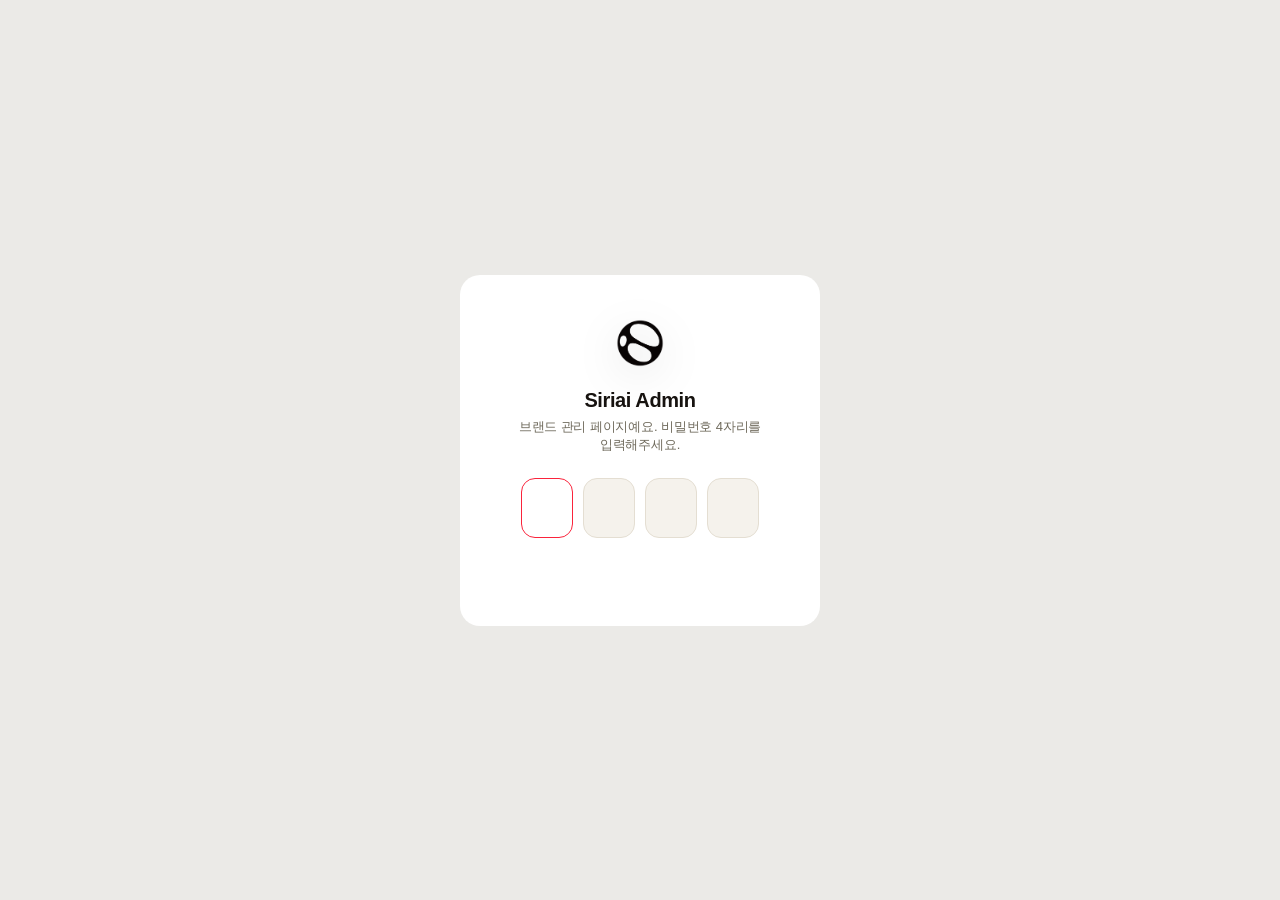
==== commit 6c7b8465: "Per-campaign, per-link fee: each link's guide shows only its own fee; sheet gets the same value" ====
--- a/admin.html
+++ b/admin.html
@@ -62,6 +62,19 @@
 .meta em.closed{ background:#ebeae7; color:var(--muted); text-decoration:line-through; }
 .meta em.hidden{ background:var(--ink); color:#fff; }
 .item.dim{ opacity:.6; }
+.order-bar{ position:sticky; bottom:12px; z-index:6; margin-top:12px; display:flex; align-items:center; gap:8px; flex-wrap:wrap; padding:12px 14px; border-radius:14px; background:var(--ink); color:#fff; box-shadow:0 14px 30px -14px rgba(0,0,0,.5); }
+.order-bar[hidden]{ display:none; }
+.tier-rows{ display:flex; flex-direction:column; gap:8px; }
+.tier-row{ display:grid; grid-template-columns:minmax(150px, 40%) 1fr; gap:8px; align-items:center; }
+@media (max-width:520px){ .tier-row{ grid-template-columns:1fr; gap:6px; padding-bottom:6px; border-bottom:1px dashed var(--line); } }
+.order-bar span{ flex:1 1 180px; font-size:13px; font-weight:600; }
+.order-bar .btn:not(.primary){ background:transparent; color:#fff; border-color:rgba(255,255,255,.35); }
+.meta em.fee{ background:#171310; color:#fff; }
+.grip{ flex:0 0 auto; align-self:stretch; width:22px; margin:-12px -6px -12px -8px; display:grid; place-items:center; color:#b9b2a3; cursor:grab; touch-action:none; user-select:none; -webkit-user-select:none; }
+.grip svg{ width:16px; height:16px; fill:currentColor; }
+.grip:hover{ color:var(--ink); }
+.item.dragging{ position:relative; z-index:5; background:#fff; opacity:1; box-shadow:0 14px 30px -14px rgba(0,0,0,.4); border-color:var(--ink); }
+.list.sorting, .list.sorting *{ cursor:grabbing !important; user-select:none; }
 .gh-state.warn .dot{ background:var(--accent); }
 .ig-in{ font-size:12.5px; padding:9px 11px; }
 /* 링크 팝업 */
@@ -88,7 +101,7 @@
 .overlay{ position:fixed; inset:0; z-index:50; background:rgba(23,19,16,.32); display:flex; justify-content:center; align-items:flex-end; }
 .editor{ width:100%; max-width:680px; max-height:94svh; overflow-y:auto; background:var(--bg); border-radius:20px 20px 0 0; padding:20px 20px 0; animation:up .32s cubic-bezier(.16,1,.3,1); }
 @keyframes up{ from{ transform:translateY(40px); opacity:0; } to{ transform:none; opacity:1; } }
-.editor-foot{ position:sticky; bottom:0; background:linear-gradient(transparent, #fff 30%); padding:20px 0 calc(16px + env(safe-area-inset-bottom)); display:flex; gap:8px; }
+.editor-foot{ position:sticky; bottom:0; z-index:5; background:linear-gradient(transparent, #fff 30%); padding:20px 0 calc(16px + env(safe-area-inset-bottom)); display:flex; gap:8px; }
 .editor h2{ display:flex; align-items:center; gap:10px; }
 .close{ margin-left:auto; }
 .busy{ position:fixed; inset:0; z-index:90; background:rgba(255,255,255,.7); display:grid; place-items:center; font-size:14px; font-weight:700; }
@@ -137,8 +150,13 @@
       <div><p class="eyebrow">CAMPAIGNS</p><h2>진행 중인 캠페인</h2></div>
       <button class="btn primary" id="addBtn"><svg viewBox="0 0 24 24"><path d="M12 5v14M5 12h14"/></svg>새 브랜드</button>
     </div>
-    <p class="desc">순서대로 가이드에 보여요. 화살표로 순서를 바꿀 수 있어요.</p>
+    <p class="desc">순서대로 가이드에 보여요. 왼쪽 손잡이를 끌거나 화살표로 옮긴 뒤 <b>순서 저장</b>을 누르면 한 번에 반영돼요.</p>
     <div class="list" id="list"></div>
+    <div class="order-bar" id="orderBar" hidden>
+      <span>순서를 바꿨어요. 저장해야 가이드에 반영돼요.</span>
+      <button class="btn" id="orderUndo">되돌리기</button>
+      <button class="btn primary" id="orderSave">순서 저장</button>
+    </div>
   </section>
 
   <!-- 진행한 브랜드 -->
@@ -215,6 +233,7 @@
 /* ── GitHub API ── */
 async function gh(path, opts = {}){
   const res = await fetch(API + path, {
+    cache: 'no-store',   // GitHub API 응답은 브라우저에 60초 캐시돼서, 연달아 저장하면 옛 버전을 읽고 충돌로 실패했었음
     ...opts,
     headers: { Authorization: `Bearer ${token}`, Accept: 'application/vnd.github+json', 'X-GitHub-Api-Version': '2022-11-28', ...(opts.headers || {}) },
   });
@@ -256,7 +275,8 @@
     blobs.push({ path: f.path, sha: b.sha });
   }
   busy('저장 중…');
-  for (let attempt = 0; attempt < 3; attempt++) {
+  for (let attempt = 0; attempt < 5; attempt++) {
+    if (attempt) await new Promise((r) => setTimeout(r, 400 * attempt));
     const ref = await gh(`/git/ref/heads/${REPO.branch}`);
     const head = ref.object.sha;
     const commit = await gh(`/git/commits/${head}`);
@@ -344,15 +364,29 @@
   return TIERS.filter((t) => b.tierHashes.includes(TIER_HASH[t.code])).map((t) => t.label);
 }
 const STATUS = { open: '모집중', closed: '마감', hidden: '숨김' };
+/* 아직 저장하지 않은 순서 (드래그·화살표). '순서 저장'을 눌러야 한 번에 올라가요 */
+let pendingOrder = null;
+function orderedBrands(){
+  if (!pendingOrder) return DATA.brands;
+  const rank = (b) => { const k = pendingOrder.indexOf(b.id); return k < 0 ? pendingOrder.length : k; };
+  return DATA.brands.slice().sort((a, b) => rank(a) - rank(b));
+}
+function setPendingOrder(ids){
+  pendingOrder = ids.join('|') === DATA.brands.map((b) => b.id).join('|') ? null : ids;
+  renderList();
+}
 function renderList(){
-  const L = DATA.brands;
+  const L = orderedBrands();
+  $('orderBar').hidden = !pendingOrder;
+  fillFees(L);
   $('list').innerHTML = L.length ? L.map((b, i) => {
     const st = b.status || 'open';
     return `
-    <div class="item${st === 'open' ? '' : ' dim'}">
+    <div class="item${st === 'open' ? '' : ' dim'}" data-id="${esc(b.id)}">
+      <span class="grip" title="끌어서 순서 바꾸기" aria-hidden="true"><svg viewBox="0 0 16 16"><circle cx="5.5" cy="3.5" r="1.4"/><circle cx="10.5" cy="3.5" r="1.4"/><circle cx="5.5" cy="8" r="1.4"/><circle cx="10.5" cy="8" r="1.4"/><circle cx="5.5" cy="12.5" r="1.4"/><circle cx="10.5" cy="12.5" r="1.4"/></svg></span>
       <span class="mono" style="background:${esc(b.color || '#171310')}">${esc((b.name || '?').slice(0, 2))}</span>
       <div class="txt"><b>${esc(b.name)}</b><span>${esc(b.summary)}</span>
-        <div class="meta">${st === 'open' ? `<em class="${b.hot ? 'hot' : ''}">${esc(b.deadline || '상시 모집')}</em>` : `<em class="${st}">${STATUS[st]}</em>`}<em>레퍼런스 ${(b.reels || []).filter(Boolean).length}/2</em>${tierLabels(b).map((l) => `<em>${esc(l)}</em>`).join('')}</div></div>
+        <div class="meta">${st === 'open' ? `<em class="${b.hot ? 'hot' : ''}">${esc(b.deadline || '상시 모집')}</em>` : `<em class="${st}">${STATUS[st]}</em>`}<em class="fee" data-fee="${esc(b.id)}" hidden></em><em>레퍼런스 ${(b.reels || []).filter(Boolean).length}/2</em>${tierLabels(b).map((l) => `<em>${esc(l)}</em>`).join('')}</div></div>
       <div class="ops">
         <button class="icon" data-links="${esc(b.id)}" aria-label="보낼 링크" title="보낼 링크">${svg('link')}</button>
         <button class="icon" data-dup="${esc(b.id)}" aria-label="복제해서 새 캠페인" title="복제해서 새 캠페인">${svg('dup')}</button>
@@ -362,6 +396,19 @@
         <button class="icon danger" data-del="${esc(b.id)}" aria-label="삭제">${svg('trash')}</button>
       </div>
     </div>`; }).join('') : `<div class="empty">진행 중인 캠페인이 없어요.<br>‘새 브랜드’로 추가해주세요.</div>`;
+}
+
+const feeLabel = (f) => Number(f) % 10000 === 0 ? Number(f) / 10000 + '만원' : Number(f).toLocaleString() + '원';
+/* 목록 카드에 링크별 고료 요약 (예: 고료 5만원 · 10만원 · 제품만) */
+async function fillFees(L){
+  await null;   // 목록이 그려진 뒤에 채우기
+  for (const b of L) {
+    if (!b.tierFees) continue;
+    const vals = [];
+    for (const t of TIERS) { const s = b.tierFees[TIER_HASH[t.code]]; if (s) vals.push(await SiriaiVault.openForCode(t.code, s.v)); }
+    const el = document.querySelector(`[data-fee="${CSS.escape(b.id)}"]`);
+    if (el && vals.some(Boolean)) { el.textContent = '고료 ' + vals.filter(Boolean).join(' · '); el.hidden = false; }
+  }
 }
 
 /* ── 브랜드별 보낼 링크 (고료 링크 + 그 브랜드로 바로) ── */
@@ -454,7 +501,7 @@
 
 /* ── 편집 ── */
 const blank = () => ({ id:'', name:'', summary:'', account:'', hashtags:'#광고 ', hashNote:'광고 표기를 멘션 맨 앞에 배치', reward:'제품', deadline:'',
-  announce:'', status:'open', collab:true, secondaryUse:true, hot:false, color:'#171310', category:'뷰티', make:[], upload:[], reels:['', ''], tierHashes:[] });
+  announce:'', uploadDate:'', status:'open', collab:true, secondaryUse:true, hot:false, color:'#171310', category:'뷰티', make:[], upload:[], reels:['', ''], tierHashes:[] });
 let editing = null;      // { isNew, orig, reels:[{path, file, url, removed}] }
 
 function slug(s){ return String(s).toLowerCase().normalize('NFKD').replace(/[^a-z0-9]+/g, '-').replace(/^-+|-+$/g, '').slice(0, 26); }
@@ -480,11 +527,19 @@
   /* 복제: 내용은 그대로, 새 브랜드로 (이름·ID·마감·발표는 비움) */
   const orig = dup ? null : src;
   const b = { ...blank(), ...(src || {}) };
-  if (dup) Object.assign(b, { id: '', name: '', deadline: '', announce: '', status: 'open' });
+  if (dup) Object.assign(b, { id: '', name: '', deadline: '', announce: '', uploadDate: '', status: 'open' });
   b.reels = [0, 1].map((i) => (b.reels || [])[i] || '');
+  /* 링크별 고료: 저장된 값이 있으면 그 값, 없으면 그 링크의 기본 고료(예: 5만원) */
+  const tierFee = {};
+  for (const t of TIERS) {
+    const saved = b.tierFees?.[TIER_HASH[t.code]];
+    tierFee[t.code] = saved ? await SiriaiVault.openForCode(t.code, saved.v) : feeLabel(t.fee);
+  }
   editing = { isNew: !orig, origId: orig?.id || '', base: orig ? JSON.parse(JSON.stringify(orig)) : null,
     reels: b.reels.map((p) => /^https?:\/\//i.test(p) ? { path: '', link: p, file: null, url: '', removed: false } : { path: p, link: '', file: null, url: '', removed: false }) };
-  const tierChecks = TIERS.map((t) => `<label class="check"><input type="checkbox" name="tier" value="${esc(t.code)}" ${b.tierHashes?.includes(TIER_HASH[t.code]) ? 'checked' : ''}>${esc(t.label)}</label>`).join('');
+  const tierChecks = TIERS.map((t) => `<div class="tier-row">
+      <label class="check"><input type="checkbox" name="tier" value="${esc(t.code)}" ${b.tierHashes?.includes(TIER_HASH[t.code]) ? 'checked' : ''}>${esc(t.label)} 링크</label>
+      <input class="input" name="fee-${esc(t.code)}" value="${esc(tierFee[t.code])}" placeholder="예) ${esc(feeLabel(t.fee))} · 제품만 제공"></div>`).join('');
   $('editorRoot').innerHTML = `<div class="overlay" id="ov"><form class="editor" id="ed" novalidate>
     <h2>${dup ? `${esc(src.name)} 복제해서 새 캠페인` : editing.isNew ? '새 브랜드' : esc(b.name) + ' 수정'}<button type="button" class="icon close" id="edClose" aria-label="닫기">${svg('x')}</button></h2>
     ${dup ? `<p class="desc">내용을 그대로 가져왔어요. 브랜드명과 바뀐 부분만 고쳐서 저장하세요.</p>` : ''}
@@ -506,7 +561,10 @@
       <div class="field"><label>제공</label><input class="input" name="reward" value="${esc(b.reward)}" placeholder="제품"><small>금액은 적지 마세요 (공개돼요)</small></div>
       <div class="field"><label>마감</label><input class="input" name="deadline" value="${esc(b.deadline)}" placeholder="11.30 마감"><small>비우면 ‘상시 모집’</small></div>
     </div>
-    <div class="field"><label>선정 발표</label><input class="input" name="announce" value="${esc(b.announce || '')}" placeholder="예) 11.25 개별 연락"><small>적으면 가이드와 지원 완료 화면에 보여요</small></div>
+    <div class="grid2">
+      <div class="field"><label>선정 발표</label><input class="input" name="announce" value="${esc(b.announce || '')}" placeholder="예) 11.25 개별 연락"><small>적으면 가이드와 지원 완료 화면에 보여요</small></div>
+      <div class="field"><label>업로드 일정</label><input class="input" name="uploadDate" value="${esc(b.uploadDate || '')}" placeholder="예) 12월 첫째 주"><small>대략적으로 적어도 돼요. 비우면 안 보여요</small></div>
+    </div>
     <div class="grid2">
       <div class="field"><label>목록 아이콘 색</label><input class="input" name="color" type="color" value="${esc(b.color || '#171310')}" style="height:46px;padding:4px"></div>
       <div class="field"><label>마감 강조</label><label class="check"><input type="checkbox" name="hot" ${b.hot ? 'checked' : ''}>마감일을 빨갛게 표시</label></div>
@@ -532,13 +590,12 @@
     </div>
     <p class="note">켜두면 가이드에 ‘필수’ 표시만 짧게 나가요. 자세한 내용은 실제 가이드라인으로 안내해주세요. 지원서에서 동의해야 지원할 수 있고, 동의 여부는 시트에 기록돼요.</p>
 
-    <p class="sec">노출할 고료 링크</p>
-    <div class="checks">${tierChecks}</div>
-    <p class="note">아무것도 선택하지 않으면 모든 링크에서 보여요.</p>
+    <p class="sec">링크별 노출 · 고료</p>
+    <div class="tier-rows">${tierChecks}</div>
+    <p class="note">체크한 링크에서만 이 캠페인이 보여요 (아무것도 체크하지 않으면 모든 링크). 오른쪽 고료는 <b>그 링크로 들어온 인플루언서에게만</b> ‘고료’로 보이고, 지원서 시트의 ‘캠페인 고료’ 칸에도 들어가요. 다른 링크의 고료는 보이지 않아요. 비우면 고료 줄이 안 보여요.</p>
 
     <div class="editor-foot">
-      <button type="button" class="btn" id="edCancel">취소</button>
-      <button type="submit" class="btn primary">저장</button>
+      <button type="submit" class="btn primary" style="flex:1">저장</button>
     </div>
   </form></div>`;
   renderSlots();
@@ -547,8 +604,7 @@
   f.id.addEventListener('input', () => { f.id.dataset.touched = '1'; });
   f.addEventListener('input', (e) => e.target.classList?.remove('bad'));
   f.addEventListener('submit', (e) => { e.preventDefault(); saveBrand(); });
-  $('edClose').onclick = $('edCancel').onclick = closeEditor;
-  $('ov').addEventListener('click', (e) => { if (e.target.id === 'ov') closeEditor(); });
+  $('edClose').onclick = closeEditor;   // 닫기는 X 버튼으로만 (바깥 클릭·ESC로는 안 닫혀요)
   document.body.style.overflow = 'hidden';
 }
 function closeEditor(){
@@ -604,7 +660,7 @@
   const b = {
     id: v('id'), name: v('name'), summary: v('summary'),
     account: v('account'), hashtags: v('hashtags'), hashNote: v('hashNote'),
-    reward: v('reward') || '제품', deadline: v('deadline'), announce: v('announce'),
+    reward: v('reward') || '제품', deadline: v('deadline'), announce: v('announce'), uploadDate: v('uploadDate'),
     status: f.querySelector('input[name=status]:checked')?.value || 'open',
     collab: f.collab.checked, secondaryUse: f.secondaryUse.checked,
     hot: f.hot.checked, color: f.color.value, category: '뷰티',
@@ -624,6 +680,13 @@
 
   busy('저장 중…');
   try {
+    /* 링크별 고료: v = 그 링크 코드로만 풀리는 값(가이드용), s = 시트만 풀 수 있는 값 */
+    b.tierFees = {};
+    for (const t of TIERS) {
+      const fee = f[`fee-${t.code}`].value.trim();
+      const shown = !codes.length || codes.includes(t.code);
+      if (fee && shown) b.tierFees[TIER_HASH[t.code]] = { v: await SiriaiVault.sealForCode(t.code, fee), s: await SiriaiVault.seal(fee) };
+    }
     /* 릴스: 새 파일은 같은 커밋에 넣고, 바뀌거나 비운 옛 파일은 같은 커밋에서 지움 */
     const files = [], deletes = [];
     for (let i = 0; i < 2; i++) {
@@ -641,26 +704,22 @@
         if (r.path?.startsWith('reels/')) deletes.push(r.path);
       } else b.reels[i] = r.path || '';
     }
-    const isNew = editing.isNew, origId = editing.origId, base = editing.base;
+    const isNew = editing.isNew, origId = editing.origId;
     await commitChange({
       files, deletes: (d) => unused(deletes, d),
       message: `admin: ${b.name} ${isNew ? '추가' : '수정'}`,
       mutate: (d) => {
-        if (isNew) {
-          if (d.brands.some((x) => x.id === b.id)) throw conflict();
-          d.brands.push(b);
-        } else {
-          const idx = d.brands.findIndex((x) => x.id === origId);
-          if (idx < 0 || !same(d.brands[idx], base)) throw conflict();   // 그 사이 다른 곳에서 바뀜
-          d.brands[idx] = b;
-        }
+        /* 지금 편집한 브랜드만 바꾸고, 다른 브랜드·순서는 GitHub 최신본 그대로 둬요 */
+        const idx = d.brands.findIndex((x) => x.id === (isNew ? b.id : origId));
+        if (isNew && idx >= 0) throw Object.assign(new Error('dup-id'), { status: 'dup-id' });
+        if (idx >= 0) d.brands[idx] = b; else d.brands.push(b);
       },
     });
     closeEditor(); renderList();
     toast('저장했어요. 1분쯤 뒤 사이트에 반영돼요');
   } catch (e) {
-    toast(errMsg(e), true);
-    if (e.status === CONFLICT) { closeEditor(); try { await loadData(); renderList(); renderPast(); } catch {} }
+    /* 실패해도 편집 창은 그대로 — 고친 내용이 날아가지 않게 */
+    toast(e.status === 'dup-id' ? '같은 ID의 브랜드가 방금 생겼어요. ID를 바꿔서 다시 저장해주세요.' : errMsg(e), true);
   }
   finally { idle(); }
 }
@@ -687,44 +746,82 @@
   finally { idle(); }
 }
 
-async function moveBrand(i, dir){
-  if (needToken()) return;
-  const id = DATA.brands[i]?.id; if (!id) return;
+/* ── 드래그로 순서 바꾸기 (왼쪽 점 손잡이, 마우스·터치 모두) ── */
+let drag = null;
+const listIds = () => [...$('list').querySelectorAll('.item')].map((x) => x.dataset.id);
+$('list').addEventListener('pointerdown', (e) => {
+  const grip = e.target.closest('.grip'); if (!grip || e.button > 0) return;
+  e.preventDefault();
+  const item = grip.closest('.item');
+  grip.setPointerCapture(e.pointerId);
+  drag = { item, y: e.pageY, before: listIds().join('|') };
+  item.classList.add('dragging'); $('list').classList.add('sorting');
+});
+$('list').addEventListener('pointermove', (e) => {
+  if (!drag) return;
+  const { item } = drag, list = $('list');
+  if (e.clientY < 70) scrollBy(0, -12); else if (e.clientY > innerHeight - 70) scrollBy(0, 12);
+  const prev = item.previousElementSibling, next = item.nextElementSibling;
+  const mid = (el) => el.getBoundingClientRect().top + scrollY + el.offsetHeight / 2;
+  const top0 = item.offsetTop;
+  if (next && e.pageY > mid(next)) list.insertBefore(next, item);
+  else if (prev && e.pageY < mid(prev)) list.insertBefore(item, prev);
+  drag.y += item.offsetTop - top0;                       // 자리를 옮긴 만큼 기준점도 이동
+  item.style.transform = `translateY(${e.pageY - drag.y}px)`;
+});
+function endDrag(){
+  if (!drag) return;
+  const { item, before } = drag; drag = null;
+  item.style.transform = ''; item.classList.remove('dragging'); $('list').classList.remove('sorting');
+  const order = listIds();
+  if (order.join('|') !== before) setPendingOrder(order);   // 저장은 '순서 저장' 버튼으로 한 번에
+}
+$('list').addEventListener('pointerup', endDrag);
+$('list').addEventListener('pointercancel', endDrag);
+
+async function saveOrder(){
+  if (!pendingOrder || needToken()) return;
+  const order = pendingOrder;
   busy('순서 저장 중…');
   try {
     await commitChange({
       message: 'admin: 캠페인 순서 변경',
       mutate: (d) => {
-        const k = d.brands.findIndex((x) => x.id === id), j = k + dir;
-        if (k < 0 || j < 0 || j >= d.brands.length) return;
-        [d.brands[k], d.brands[j]] = [d.brands[j], d.brands[k]];
+        const rank = (b) => { const k = order.indexOf(b.id); return k < 0 ? order.length : k; };   // 그사이 새로 생긴 건 맨 뒤
+        d.brands.sort((a, b) => rank(a) - rank(b));
       },
     });
-    renderList(); toast('순서를 바꿨어요');
-  } catch (e) { toast(errMsg(e), true); try { await loadData(); renderList(); } catch {} }
+    pendingOrder = null; renderList(); toast('순서를 저장했어요. 1분쯤 뒤 사이트에 반영돼요');
+  } catch (e) { toast(errMsg(e), true); }
   finally { idle(); }
 }
+
+function moveBrand(i, dir){
+  const ids = orderedBrands().map((b) => b.id), j = i + dir;
+  if (j < 0 || j >= ids.length) return;
+  [ids[i], ids[j]] = [ids[j], ids[i]];
+  setPendingOrder(ids);
+}
+$('orderSave').onclick = saveOrder;
+$('orderUndo').onclick = () => { pendingOrder = null; renderList(); };
+addEventListener('beforeunload', (e) => { if (pendingOrder) { e.preventDefault(); e.returnValue = ''; } });
 
 async function savePast(){
   if (needToken()) return;
   const list = lines($('past').value);
-  const base = DATA.pastBrands.slice();
   busy('저장 중…');
   try {
     await commitChange({
       message: 'admin: 흐르는 글씨(진행 브랜드) 수정',
-      mutate: (d) => { if (!same(d.pastBrands, base)) throw conflict(); d.pastBrands = list; },
+      mutate: (d) => { d.pastBrands = list; },
     });
     renderPast(); toast('저장했어요. 1분쯤 뒤 사이트에 반영돼요');
-  } catch (e) {
-    toast(errMsg(e), true);
-    if (e.status === CONFLICT) { try { await loadData(); renderPast(); } catch {} }
-  }
+  } catch (e) { toast(errMsg(e), true); }
   finally { idle(); }
 }
 
 function errMsg(e){
-  if (e.status === CONFLICT) return '다른 탭이나 기기에서 먼저 수정됐어요. 최신 내용을 불러왔으니 다시 수정해주세요.';
+  if (e.status === CONFLICT) return '저장이 몰려서 실패했어요. 잠시 후 저장을 한 번 더 눌러주세요. (고친 내용은 그대로 있어요)';
   if (e.status === 401) return '토큰이 만료됐거나 맞지 않아요. 연결을 해제하고 다시 연결해주세요.';
   if (e.status === 403) return '저장 권한이 없어요. 토큰의 Contents 권한을 확인해주세요.';
   if (e.status === 409 || e.status === 422) return '다른 곳에서 동시에 수정됐어요. 새로고침 후 다시 시도해주세요.';
@@ -744,7 +841,6 @@
 $('addBtn').onclick = () => openEditor(null);
 $('savePast').onclick = savePast;
 $('logout').onclick = SiriaiVault.lock;
-document.addEventListener('keydown', (e) => { if (e.key === 'Escape' && editing) closeEditor(); });
 /* 다른 탭에서 돌아오면 최신 내용으로 (편집 중이 아닐 때만) */
 document.addEventListener('visibilitychange', async () => {
   if (document.visibilityState !== 'visible' || editing || $('app').hidden) return;
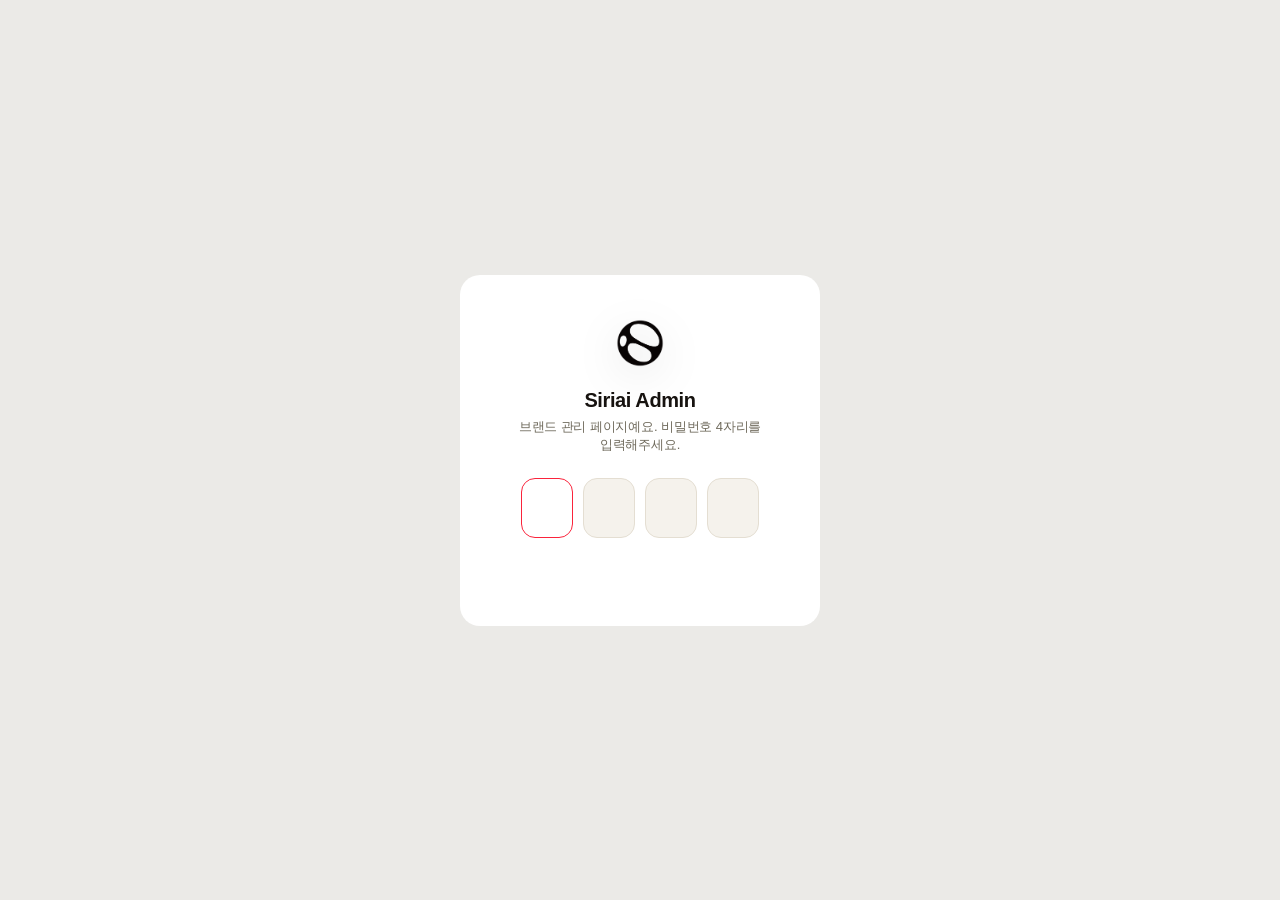
==== commit d300b438: "Admin: fee management grid (campaign x link, one save); hub: no-fee link card" ====
--- a/admin.html
+++ b/admin.html
@@ -65,8 +65,17 @@
 .order-bar{ position:sticky; bottom:12px; z-index:6; margin-top:12px; display:flex; align-items:center; gap:8px; flex-wrap:wrap; padding:12px 14px; border-radius:14px; background:var(--ink); color:#fff; box-shadow:0 14px 30px -14px rgba(0,0,0,.5); }
 .order-bar[hidden]{ display:none; }
 .tier-rows{ display:flex; flex-direction:column; gap:8px; }
-.tier-row{ display:grid; grid-template-columns:minmax(150px, 40%) 1fr; gap:8px; align-items:center; }
-@media (max-width:520px){ .tier-row{ grid-template-columns:1fr; gap:6px; padding-bottom:6px; border-bottom:1px dashed var(--line); } }
+.fee-grid{ display:flex; flex-direction:column; gap:10px; }
+.fee-brand{ border:1px solid var(--line); border-radius:14px; padding:12px 14px; }
+.fee-brand > b{ display:flex; align-items:center; gap:8px; font-size:15px; margin-bottom:10px; }
+.fee-brand > b .mono{ width:26px; height:26px; font-size:10px; }
+.fee-brand .tier-rows{ gap:6px; }
+html{ scroll-behavior:smooth; }
+.tier-row{ display:grid; grid-template-columns:130px 1fr auto; gap:8px; align-items:center; }
+.tier-row .tier-name{ font-size:13px; }
+.tier-row .input:disabled{ opacity:.45; }
+.tier-row .nofee{ white-space:nowrap; }
+@media (max-width:520px){ .tier-row{ grid-template-columns:1fr auto; } .tier-row .tier-name{ grid-column:1/-1; } }
 .order-bar span{ flex:1 1 180px; font-size:13px; font-weight:600; }
 .order-bar .btn:not(.primary){ background:transparent; color:#fff; border-color:rgba(255,255,255,.35); }
 .meta em.fee{ background:#171310; color:#fff; }
@@ -134,6 +143,7 @@
     <div class="right">
       <a class="pill" href="hub.html">링크</a>
       <span class="pill on">브랜드 관리</span>
+      <a class="pill" href="#fees">고료 관리</a>
       <button class="pill" id="logout">잠그기</button>
     </div>
   </header>
@@ -157,6 +167,19 @@
       <button class="btn" id="orderUndo">되돌리기</button>
       <button class="btn primary" id="orderSave">순서 저장</button>
     </div>
+  </section>
+
+  <!-- 고료 관리: 캠페인 × 링크 고료를 한 화면에서 -->
+  <section class="card" id="fees">
+    <p class="eyebrow">FEES</p>
+    <h2>고료 관리</h2>
+    <p class="desc">캠페인마다 링크별 고료를 한 번에 고쳐요. 인플루언서는 <b>자기가 받은 링크의 고료만</b> 보고, 같은 값이 시트 ‘캠페인 고료’ 칸에 들어가요. 고료가 없으면 <b>고료 X</b>를 체크하세요.</p>
+    <div id="feeGrid" class="fee-grid"></div>
+    <div class="actions" style="margin-top:12px">
+      <button class="btn" id="feeReset">기본값으로 되돌리기</button>
+      <button class="btn primary" id="feeSave">고료 저장</button>
+    </div>
+    <p class="note">고료를 아예 보여주지 않으려면 <a href="hub.html">링크</a> 화면의 <b>고료 비공개 링크</b>를 보내세요.</p>
   </section>
 
   <!-- 진행한 브랜드 -->
@@ -386,7 +409,7 @@
       <span class="grip" title="끌어서 순서 바꾸기" aria-hidden="true"><svg viewBox="0 0 16 16"><circle cx="5.5" cy="3.5" r="1.4"/><circle cx="10.5" cy="3.5" r="1.4"/><circle cx="5.5" cy="8" r="1.4"/><circle cx="10.5" cy="8" r="1.4"/><circle cx="5.5" cy="12.5" r="1.4"/><circle cx="10.5" cy="12.5" r="1.4"/></svg></span>
       <span class="mono" style="background:${esc(b.color || '#171310')}">${esc((b.name || '?').slice(0, 2))}</span>
       <div class="txt"><b>${esc(b.name)}</b><span>${esc(b.summary)}</span>
-        <div class="meta">${st === 'open' ? `<em class="${b.hot ? 'hot' : ''}">${esc(b.deadline || '상시 모집')}</em>` : `<em class="${st}">${STATUS[st]}</em>`}<em class="fee" data-fee="${esc(b.id)}" hidden></em><em>레퍼런스 ${(b.reels || []).filter(Boolean).length}/2</em>${tierLabels(b).map((l) => `<em>${esc(l)}</em>`).join('')}</div></div>
+        <div class="meta">${st === 'open' ? `<em class="${b.hot ? 'hot' : ''}">${esc(b.deadline || '상시 모집')}</em>` : `<em class="${st}">${STATUS[st]}</em>`}<em class="fee" data-fee="${esc(b.id)}" hidden></em><em>레퍼런스 ${(b.reels || []).filter(Boolean).length}/2</em>${b.tierHashes?.length ? tierLabels(b).map((l) => `<em>${esc(l)}만</em>`).join('') : ''}</div></div>
       <div class="ops">
         <button class="icon" data-links="${esc(b.id)}" aria-label="보낼 링크" title="보낼 링크">${svg('link')}</button>
         <button class="icon" data-dup="${esc(b.id)}" aria-label="복제해서 새 캠페인" title="복제해서 새 캠페인">${svg('dup')}</button>
@@ -398,6 +421,7 @@
     </div>`; }).join('') : `<div class="empty">진행 중인 캠페인이 없어요.<br>‘새 브랜드’로 추가해주세요.</div>`;
 }
 
+const NO_FEE = '고료 없음';
 const feeLabel = (f) => Number(f) % 10000 === 0 ? Number(f) / 10000 + '만원' : Number(f).toLocaleString() + '원';
 /* 목록 카드에 링크별 고료 요약 (예: 고료 5만원 · 10만원 · 제품만) */
 async function fillFees(L){
@@ -497,7 +521,74 @@
   } catch (e) { toast(errMsg(e), true); }
   finally { idle(); }
 }
-function renderPast(){ $('past').value = (DATA.pastBrands || []).join('\n'); }
+function renderPast(){ $('past').value = (DATA.pastBrands || []).join('\n'); renderFees(); }
+
+/* ── 고료 관리: 캠페인 × 링크 ── */
+let feeRender = 0, feeDirty = false;
+async function renderFees(force){
+  if (feeDirty && !force) return;   // 고치는 중인 고료는 다른 새로고침으로 지우지 않기
+  feeDirty = false;
+  const my = ++feeRender, box = $('feeGrid');
+  if (!DATA.brands.length) { box.innerHTML = '<div class="empty">캠페인이 없어요.</div>'; return; }
+  const rows = [];
+  for (const b of DATA.brands) {
+    const cells = [];
+    for (const t of TIERS) {
+      const saved = b.tierFees?.[TIER_HASH[t.code]];
+      const fee = saved ? await SiriaiVault.openForCode(t.code, saved.v) : feeLabel(t.fee);
+      const none = fee === NO_FEE;
+      cells.push(`<div class="tier-row">
+        <b class="tier-name">${esc(t.label)} 링크</b>
+        <input class="input" data-fee-in="${esc(b.id)}|${esc(t.code)}" value="${esc(none ? '' : fee)}" placeholder="${none ? NO_FEE : '예) ' + esc(feeLabel(t.fee))}" ${none ? 'disabled' : ''}>
+        <label class="check nofee"><input type="checkbox" data-fee-x="${esc(b.id)}|${esc(t.code)}" ${none ? 'checked' : ''}>고료 X</label></div>`);
+    }
+    rows.push(`<div class="fee-brand"><b><span class="mono" style="background:${esc(b.color || '#171310')}">${esc((b.name || '?').slice(0, 2))}</span>${esc(b.name)}</b><div class="tier-rows">${cells.join('')}</div></div>`);
+  }
+  if (my !== feeRender) return;   // 그사이 다시 그렸으면 버림
+  box.innerHTML = rows.join('');
+}
+$('feeGrid').addEventListener('input', () => { feeDirty = true; });
+$('feeGrid').addEventListener('change', (e) => {
+  feeDirty = true;
+  const x = e.target.closest('[data-fee-x]'); if (!x) return;
+  const inp = document.querySelector(`[data-fee-in="${CSS.escape(x.dataset.feeX)}"]`);
+  inp.disabled = x.checked;
+  if (x.checked) { inp.value = ''; inp.placeholder = NO_FEE; }
+  else if (!inp.value) { const t = TIERS.find((t) => t.code === x.dataset.feeX.split('|')[1]); inp.value = feeLabel(t.fee); }
+});
+$('feeReset').onclick = () => {
+  if (!confirm('모든 캠페인의 고료 칸을 링크 기본값(5만/10만/20만원)으로 채울까요? 저장을 눌러야 반영돼요.')) return;
+  document.querySelectorAll('[data-fee-x]').forEach((x) => { x.checked = false; });
+  document.querySelectorAll('[data-fee-in]').forEach((inp) => {
+    const t = TIERS.find((t) => t.code === inp.dataset.feeIn.split('|')[1]);
+    inp.disabled = false; inp.value = feeLabel(t.fee);
+  });
+  feeDirty = true;
+};
+$('feeSave').onclick = async () => {
+  if (needToken()) return;
+  busy('고료 저장 중…');
+  try {
+    const next = {};   // id → tierFees
+    for (const b of DATA.brands) {
+      next[b.id] = {};
+      for (const t of TIERS) {
+        const key = `${b.id}|${t.code}`;
+        const x = document.querySelector(`[data-fee-x="${CSS.escape(key)}"]`);
+        const inp = document.querySelector(`[data-fee-in="${CSS.escape(key)}"]`);
+        if (!x || !inp) continue;
+        const fee = x.checked ? NO_FEE : inp.value.trim();
+        if (fee) next[b.id][TIER_HASH[t.code]] = { v: await SiriaiVault.sealForCode(t.code, fee), s: await SiriaiVault.seal(fee) };
+      }
+    }
+    await commitChange({
+      message: 'admin: 고료 수정',
+      mutate: (d) => { for (const b of d.brands) if (next[b.id]) b.tierFees = next[b.id]; },   // 그사이 새로 생긴 캠페인은 건드리지 않음
+    });
+    renderList(); renderFees(true); toast('고료를 저장했어요. 1분쯤 뒤 사이트에 반영돼요');
+  } catch (e) { toast(errMsg(e), true); }
+  finally { idle(); }
+};
 
 /* ── 편집 ── */
 const blank = () => ({ id:'', name:'', summary:'', account:'', hashtags:'#광고 ', hashNote:'광고 표기를 멘션 맨 앞에 배치', reward:'제품', deadline:'',
@@ -537,9 +628,10 @@
   }
   editing = { isNew: !orig, origId: orig?.id || '', base: orig ? JSON.parse(JSON.stringify(orig)) : null,
     reels: b.reels.map((p) => /^https?:\/\//i.test(p) ? { path: '', link: p, file: null, url: '', removed: false } : { path: p, link: '', file: null, url: '', removed: false }) };
-  const tierChecks = TIERS.map((t) => `<div class="tier-row">
-      <label class="check"><input type="checkbox" name="tier" value="${esc(t.code)}" ${b.tierHashes?.includes(TIER_HASH[t.code]) ? 'checked' : ''}>${esc(t.label)} 링크</label>
-      <input class="input" name="fee-${esc(t.code)}" value="${esc(tierFee[t.code])}" placeholder="예) ${esc(feeLabel(t.fee))} · 제품만 제공"></div>`).join('');
+  const tierChecks = TIERS.map((t) => { const none = tierFee[t.code] === NO_FEE; return `<div class="tier-row">
+      <b class="tier-name">${esc(t.label)} 링크</b>
+      <input class="input" name="fee-${esc(t.code)}" value="${esc(none ? '' : tierFee[t.code])}" placeholder="${none ? NO_FEE : '예) ' + esc(feeLabel(t.fee))}" ${none ? 'disabled' : ''}>
+      <label class="check nofee"><input type="checkbox" data-nofee="${esc(t.code)}" ${none ? 'checked' : ''}>고료 X</label></div>`; }).join('');
   $('editorRoot').innerHTML = `<div class="overlay" id="ov"><form class="editor" id="ed" novalidate>
     <h2>${dup ? `${esc(src.name)} 복제해서 새 캠페인` : editing.isNew ? '새 브랜드' : esc(b.name) + ' 수정'}<button type="button" class="icon close" id="edClose" aria-label="닫기">${svg('x')}</button></h2>
     ${dup ? `<p class="desc">내용을 그대로 가져왔어요. 브랜드명과 바뀐 부분만 고쳐서 저장하세요.</p>` : ''}
@@ -590,9 +682,9 @@
     </div>
     <p class="note">켜두면 가이드에 ‘필수’ 표시만 짧게 나가요. 자세한 내용은 실제 가이드라인으로 안내해주세요. 지원서에서 동의해야 지원할 수 있고, 동의 여부는 시트에 기록돼요.</p>
 
-    <p class="sec">링크별 노출 · 고료</p>
+    <p class="sec">링크별 고료</p>
     <div class="tier-rows">${tierChecks}</div>
-    <p class="note">체크한 링크에서만 이 캠페인이 보여요 (아무것도 체크하지 않으면 모든 링크). 오른쪽 고료는 <b>그 링크로 들어온 인플루언서에게만</b> ‘고료’로 보이고, 지원서 시트의 ‘캠페인 고료’ 칸에도 들어가요. 다른 링크의 고료는 보이지 않아요. 비우면 고료 줄이 안 보여요.</p>
+    <p class="note">이 캠페인은 모든 링크에서 보여요. 링크마다 고료만 따로 적어요. 고료는 <b>그 링크로 들어온 인플루언서에게만</b> 보이고, 지원서 시트의 ‘캠페인 고료’ 칸에도 들어가요. 고료가 없으면 <b>고료 X</b>를 체크하세요 (가이드에 ‘고료 없음’으로 보여요).</p>
 
     <div class="editor-foot">
       <button type="submit" class="btn primary" style="flex:1">저장</button>
@@ -603,6 +695,11 @@
   if (editing.isNew) f.name.addEventListener('input', () => { if (!f.id.dataset.touched) f.id.value = f.name.value.trim() ? uniqueId(f.name.value) : ''; });
   f.id.addEventListener('input', () => { f.id.dataset.touched = '1'; });
   f.addEventListener('input', (e) => e.target.classList?.remove('bad'));
+  f.querySelectorAll('[data-nofee]').forEach((cb) => cb.addEventListener('change', () => {
+    const inp = f[`fee-${cb.dataset.nofee}`]; inp.disabled = cb.checked;
+    if (cb.checked) { inp.value = ''; inp.placeholder = NO_FEE; }
+    if (!cb.checked && !inp.value) inp.value = feeLabel(TIERS.find((t) => t.code === cb.dataset.nofee).fee);
+  }));
   f.addEventListener('submit', (e) => { e.preventDefault(); saveBrand(); });
   $('edClose').onclick = closeEditor;   // 닫기는 X 버튼으로만 (바깥 클릭·ESC로는 안 닫혀요)
   document.body.style.overflow = 'hidden';
@@ -674,18 +771,15 @@
   if (!/^[a-z0-9][a-z0-9-]{1,29}$/.test(b.id)) bad.push('id');
   if (editing.isNew && DATA.brands.some((x) => x.id === b.id)) { bad.push('id'); toast('같은 ID의 브랜드가 이미 있어요', true); }
   if (bad.length) { bad.forEach((n) => f[n].classList.add('bad')); f[bad[0]].focus(); if (!editing.isNew || !DATA.brands.some((x) => x.id === b.id)) toast('표시된 칸을 확인해주세요', true); return; }
-  /* 노출 링크 */
-  const codes = [...f.querySelectorAll('input[name=tier]:checked')].map((x) => x.value);
-  b.tierHashes = codes.length === TIERS.length ? [] : codes.map((c) => TIER_HASH[c]);
+  b.tierHashes = [];   // 모든 링크에서 보여요 (링크마다 고료만 다름)
 
   busy('저장 중…');
   try {
     /* 링크별 고료: v = 그 링크 코드로만 풀리는 값(가이드용), s = 시트만 풀 수 있는 값 */
     b.tierFees = {};
     for (const t of TIERS) {
-      const fee = f[`fee-${t.code}`].value.trim();
-      const shown = !codes.length || codes.includes(t.code);
-      if (fee && shown) b.tierFees[TIER_HASH[t.code]] = { v: await SiriaiVault.sealForCode(t.code, fee), s: await SiriaiVault.seal(fee) };
+      const fee = f.querySelector(`[data-nofee="${t.code}"]`).checked ? NO_FEE : f[`fee-${t.code}`].value.trim();
+      if (fee) b.tierFees[TIER_HASH[t.code]] = { v: await SiriaiVault.sealForCode(t.code, fee), s: await SiriaiVault.seal(fee) };
     }
     /* 릴스: 새 파일은 같은 커밋에 넣고, 바뀌거나 비운 옛 파일은 같은 커밋에서 지움 */
     const files = [], deletes = [];
@@ -715,7 +809,7 @@
         if (idx >= 0) d.brands[idx] = b; else d.brands.push(b);
       },
     });
-    closeEditor(); renderList();
+    closeEditor(); renderList(); renderFees();
     toast('저장했어요. 1분쯤 뒤 사이트에 반영돼요');
   } catch (e) {
     /* 실패해도 편집 창은 그대로 — 고친 내용이 날아가지 않게 */
@@ -741,7 +835,7 @@
       },
       deletes: (d) => unused(gone, d),
     });
-    renderList(); toast('삭제했어요. 1분쯤 뒤 사이트에 반영돼요');
+    renderList(); renderFees(); toast('삭제했어요. 1분쯤 뒤 사이트에 반영돼요');
   } catch (e) { toast(errMsg(e), true); try { await loadData(); renderList(); } catch {} }
   finally { idle(); }
 }
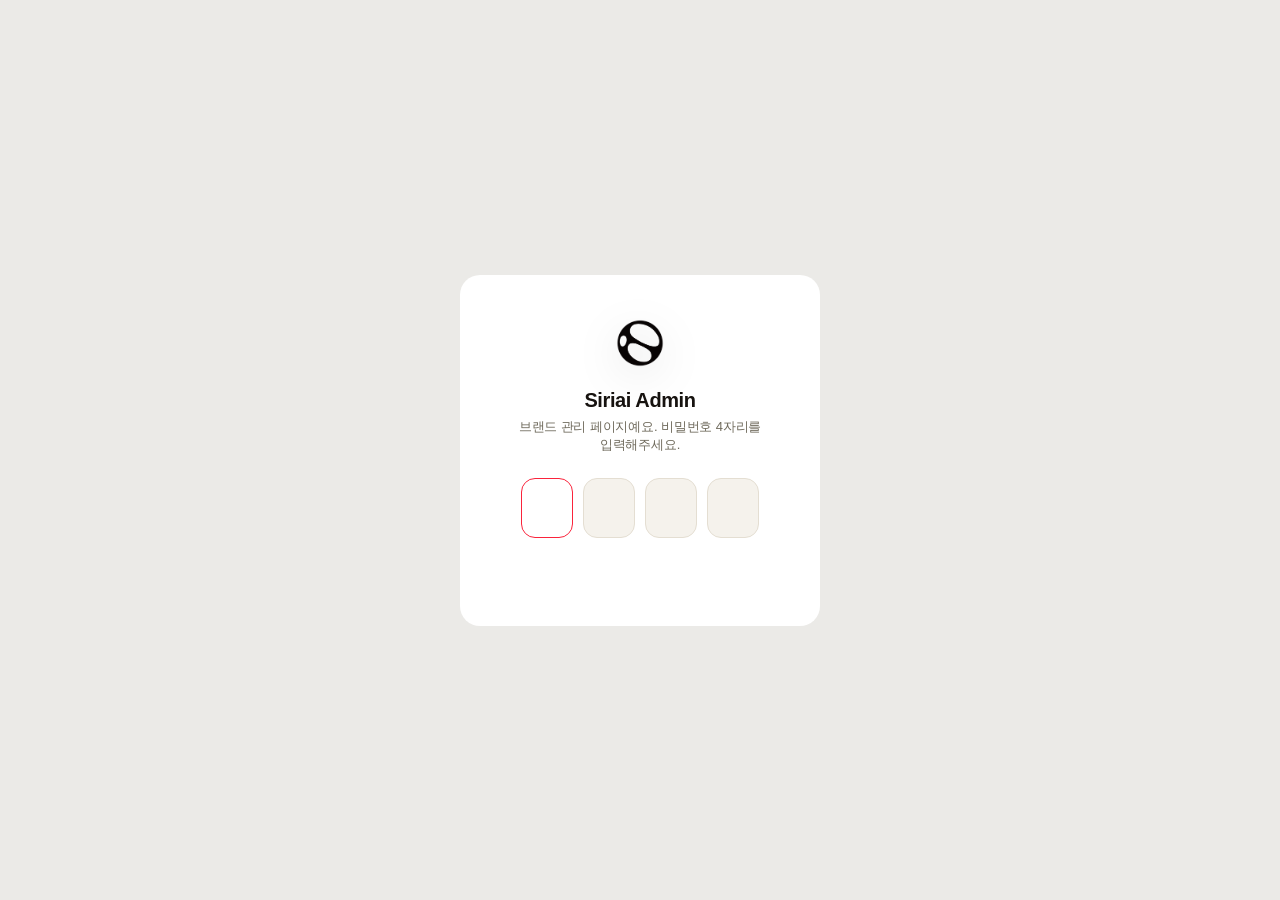
==== commit 05d1ae04: "Hub/admin: show short links (hwangyksiriai.github.io/go/?code)" ====
--- a/admin.html
+++ b/admin.html
@@ -438,7 +438,7 @@
 /* ── 브랜드별 보낼 링크 (고료 링크 + 그 브랜드로 바로) ── */
 function openLinks(id){
   const b = DATA.brands.find((x) => x.id === id); if (!b) return;
-  const base = new URL('./', location.href).href;
+  const base = 'https://hwangyksiriai.github.io/go/';   // 짧은 주소 → 가이드로 바로 넘어가요
   const tiers = TIERS.filter((t) => !b.tierHashes?.length || b.tierHashes.includes(TIER_HASH[t.code]));
   const st = b.status || 'open';
   $('editorRoot').innerHTML = `<div class="overlay" id="ov"><div class="editor">
@@ -446,7 +446,7 @@
     <p class="desc">인플루언서에게 맞는 고료의 링크를 보내주세요. 열면 소개 화면을 건너뛰고 <b>${esc(b.name)}</b> 가이드가 바로 보여요.</p>
     ${st !== 'open' ? `<div class="gh-state warn" style="margin-bottom:12px"><span class="dot"></span><span>지금 <b>${STATUS[st]}</b> 상태예요. ${st === 'hidden' ? '링크를 열어도 이 브랜드는 안 보여요.' : '가이드는 보이지만 지원은 막혀 있어요.'}</span></div>` : ''}
     <div class="links">${tiers.map((t) => {
-      const url = `${base}?p=${encodeURIComponent(t.code)}#${encodeURIComponent(b.id)}`;
+      const url = `${base}?${encodeURIComponent(t.code)}#${encodeURIComponent(b.id)}`;
       return `<div class="link-row"><b>${esc(t.label)}</b><span>${esc(url)}</span><button class="btn primary" data-copylink="${esc(url)}">복사</button></div>`;
     }).join('') || '<div class="empty">이 브랜드가 노출되는 고료 링크가 없어요.</div>'}</div>
     <div class="editor-foot"><button type="button" class="btn" id="edCancel">닫기</button></div>
